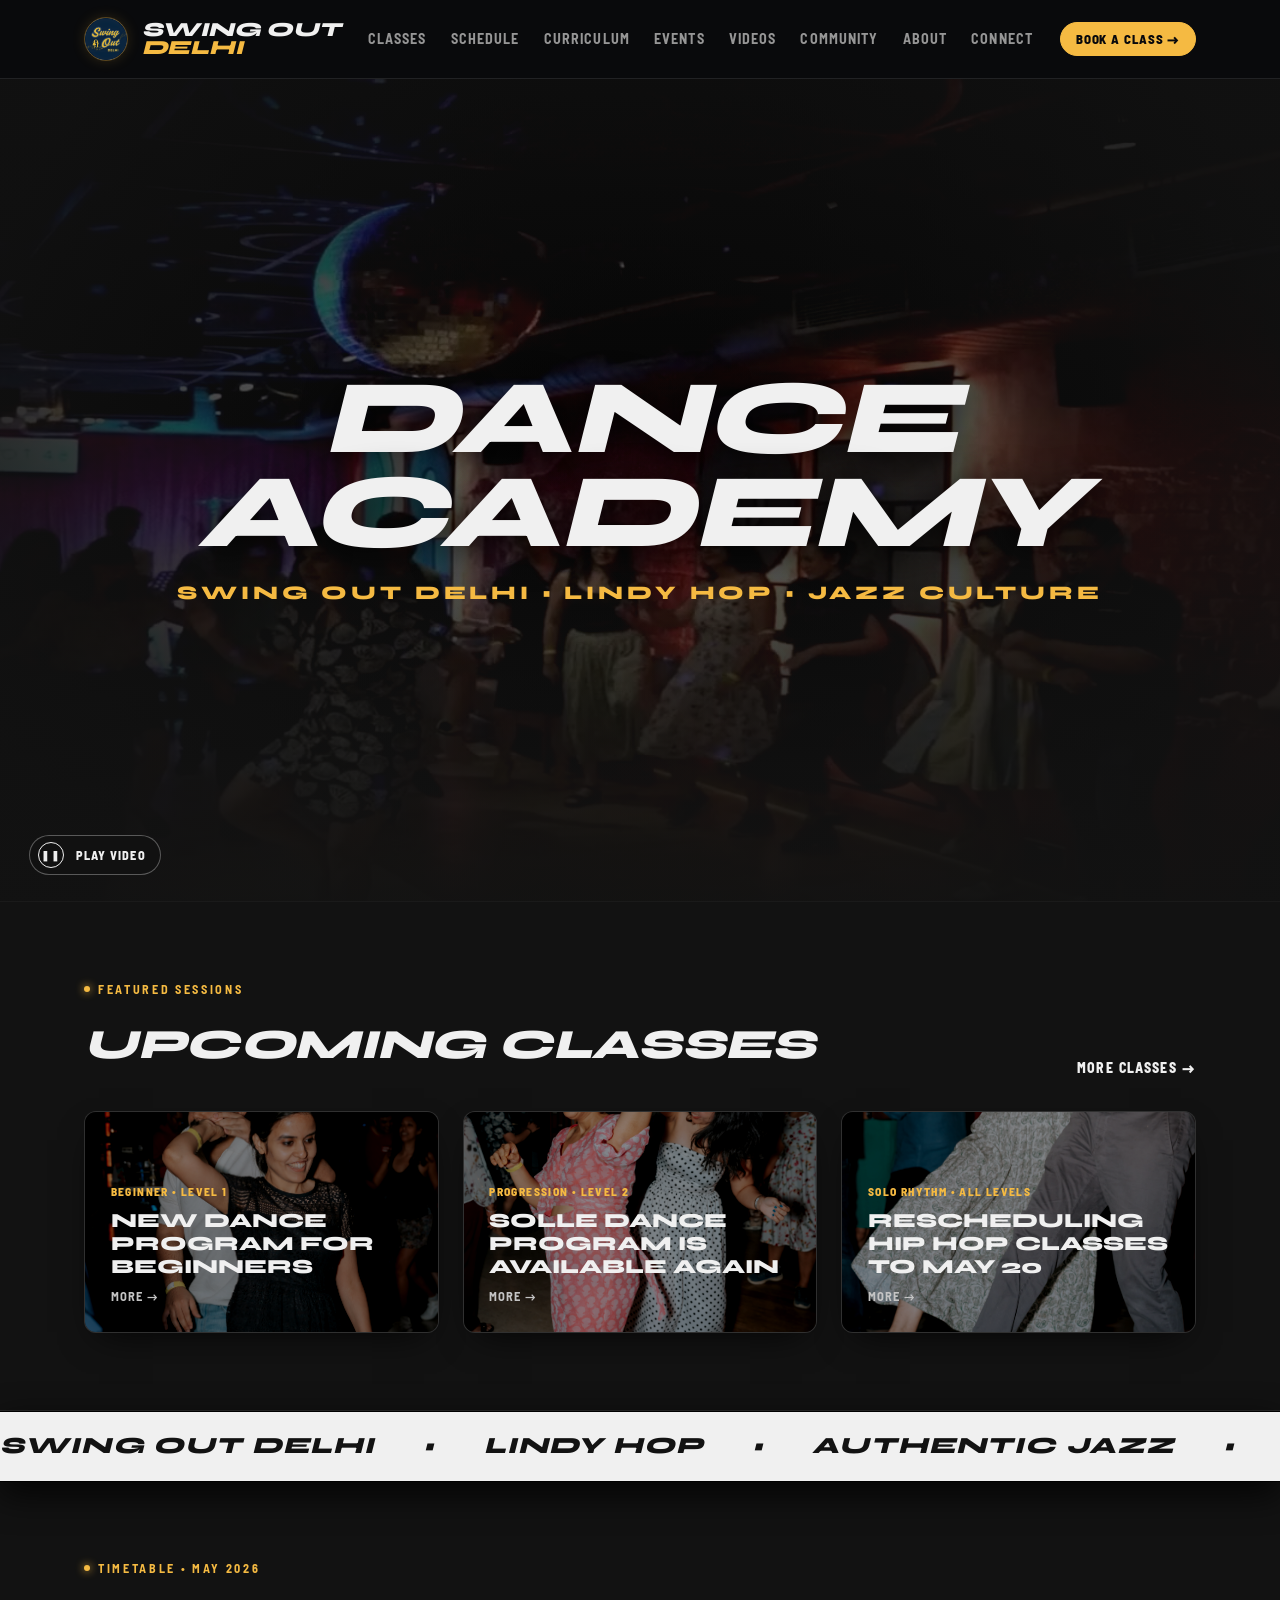
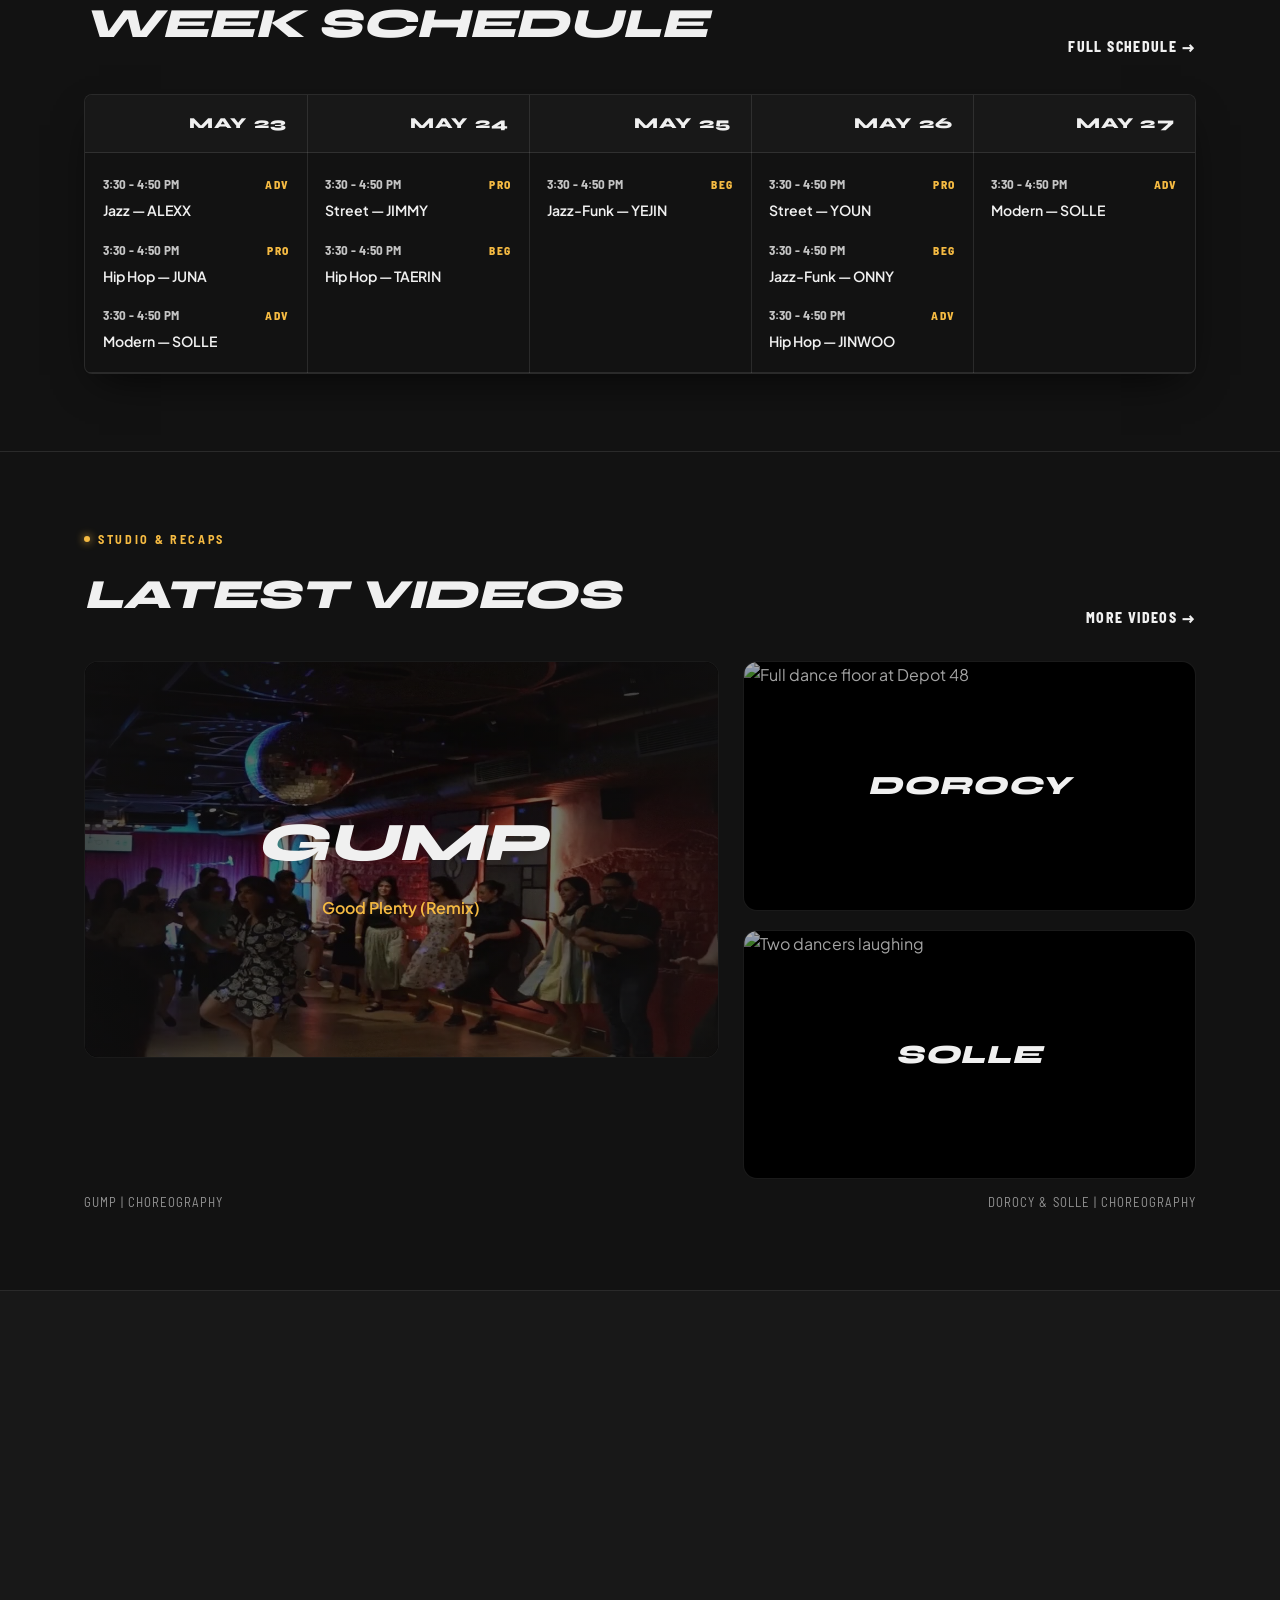
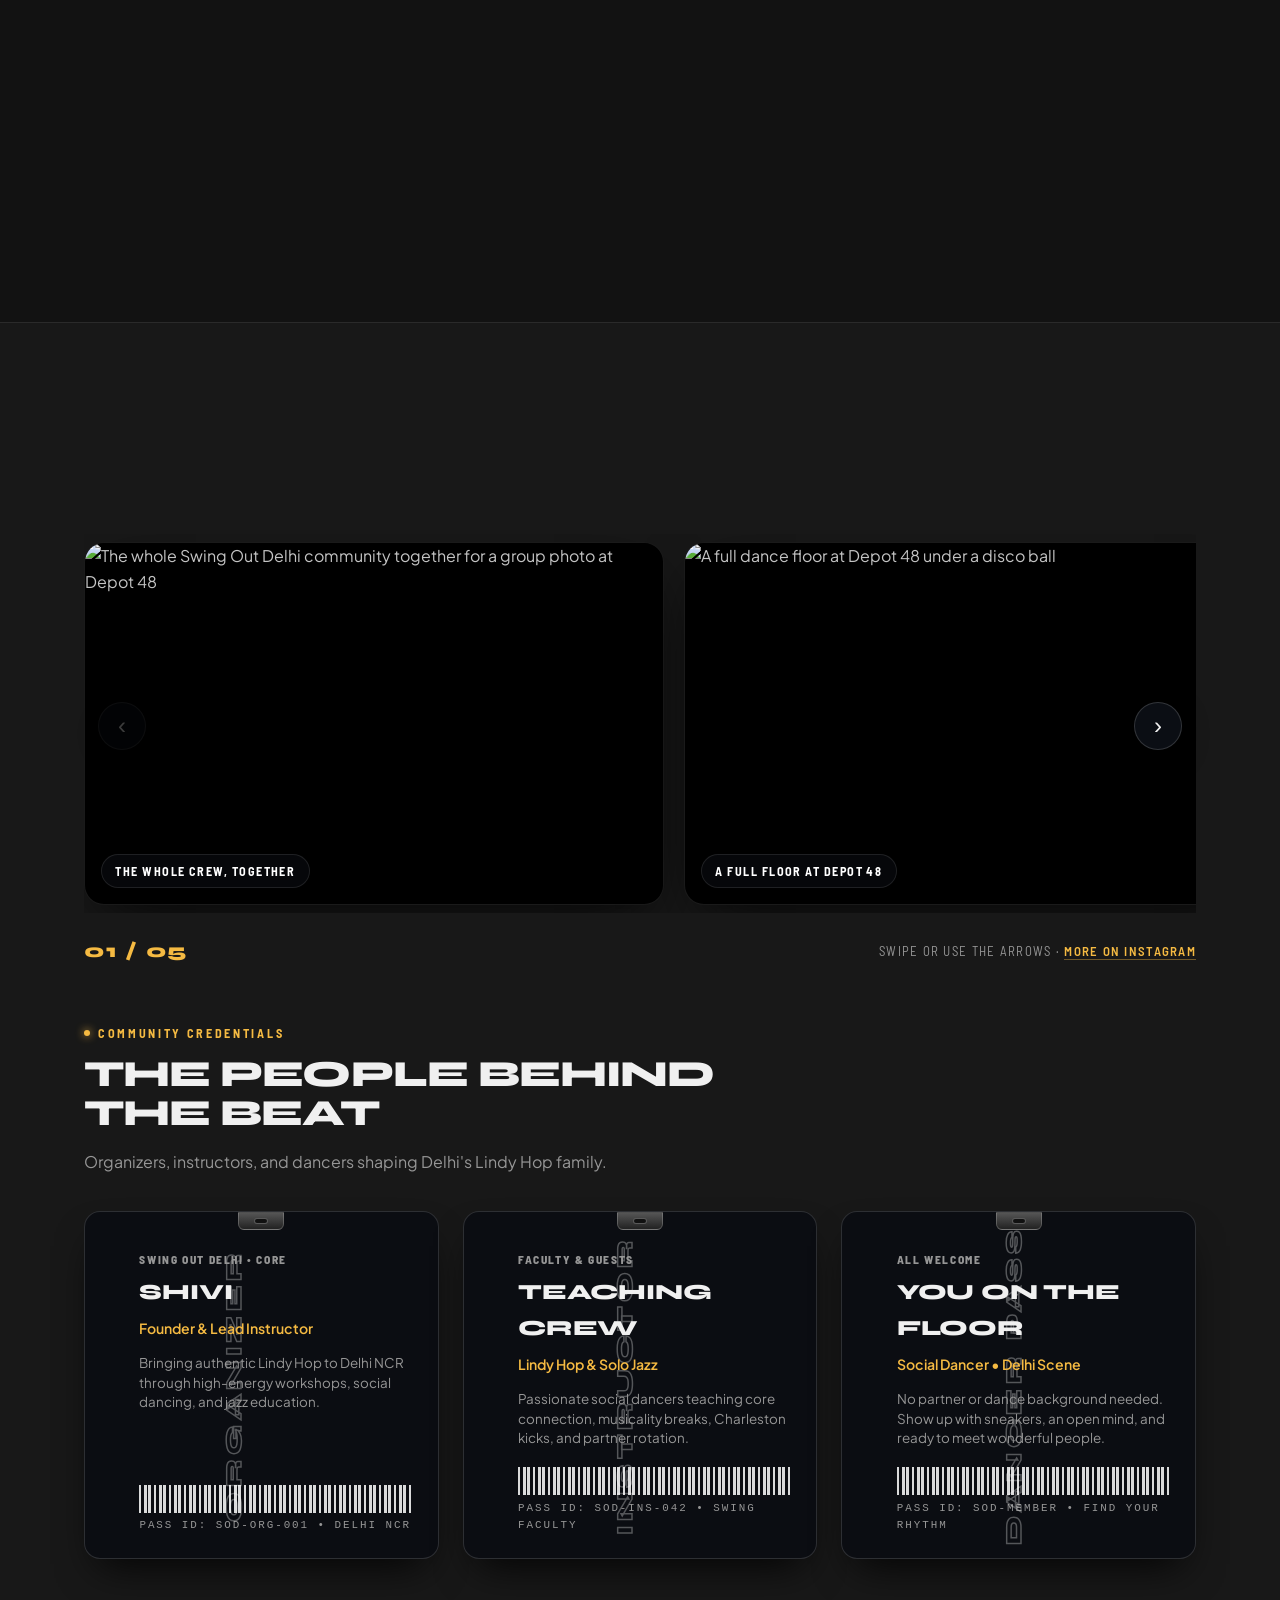
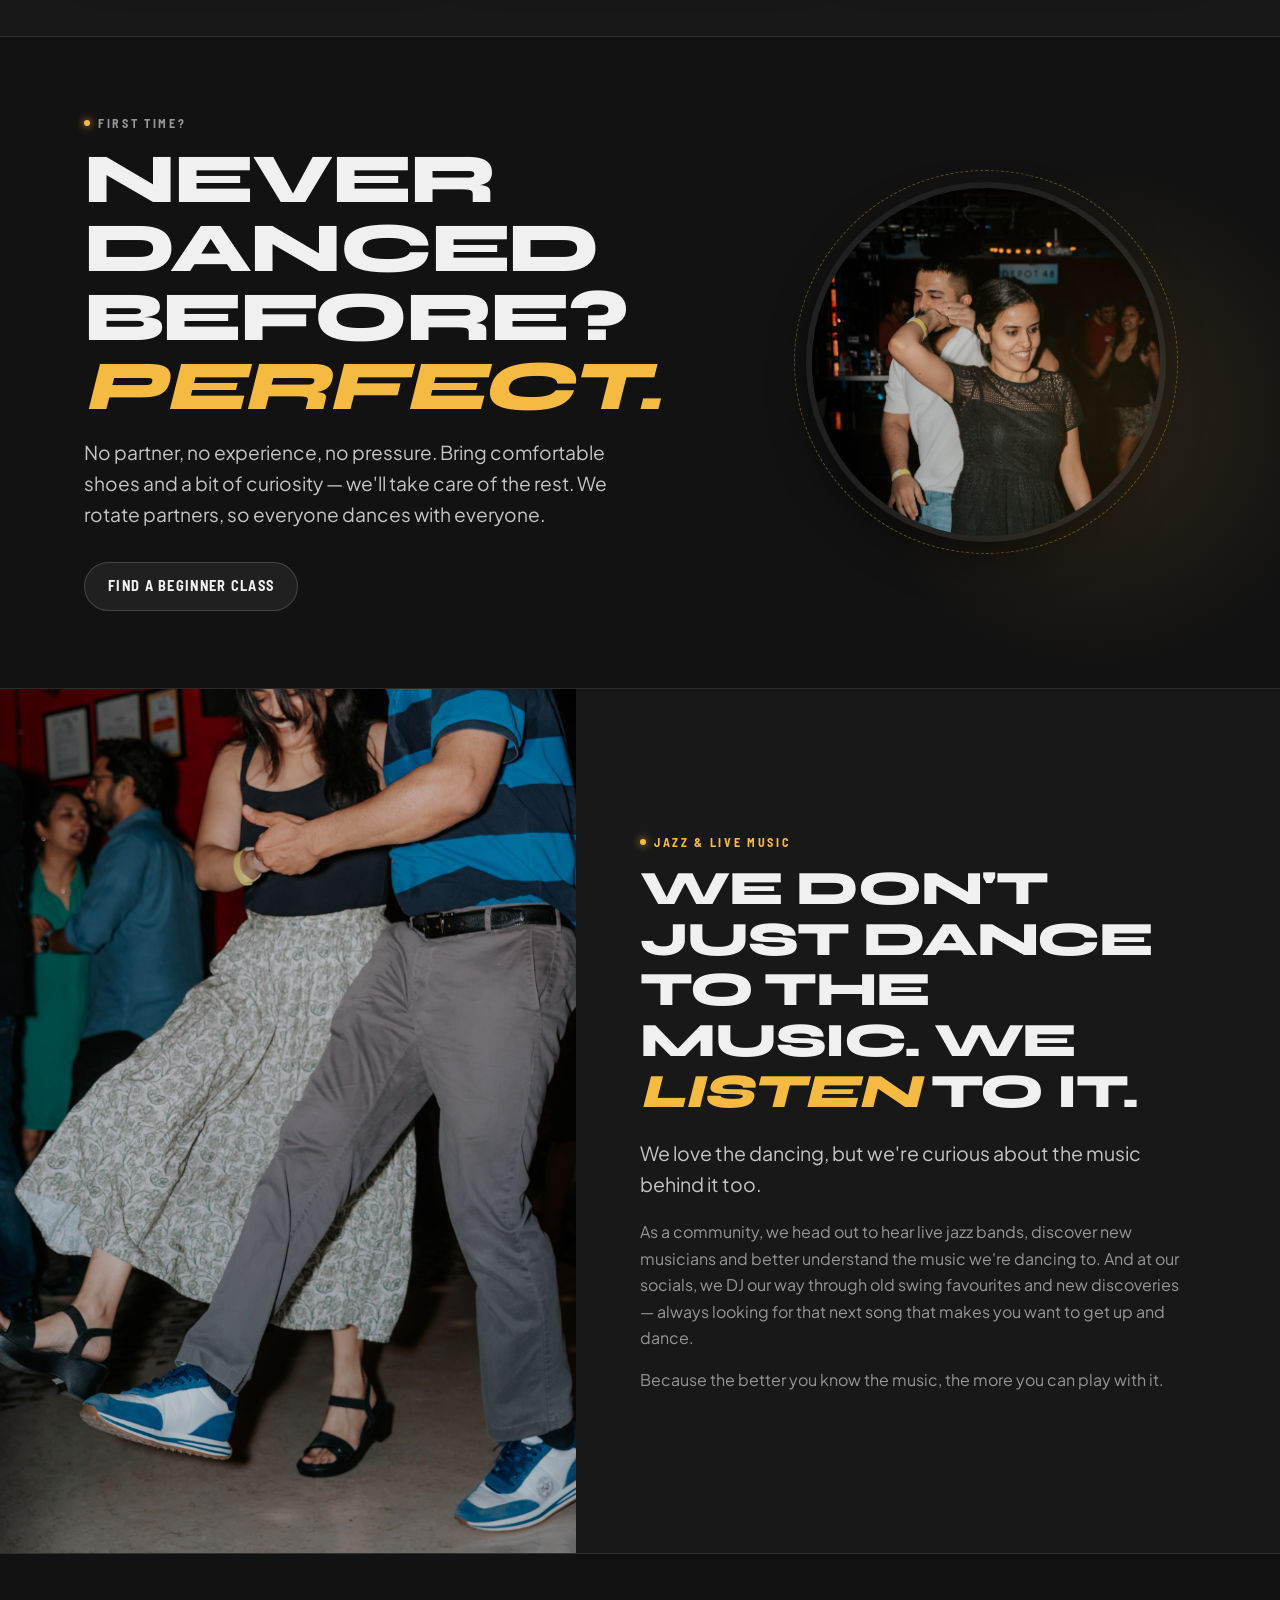
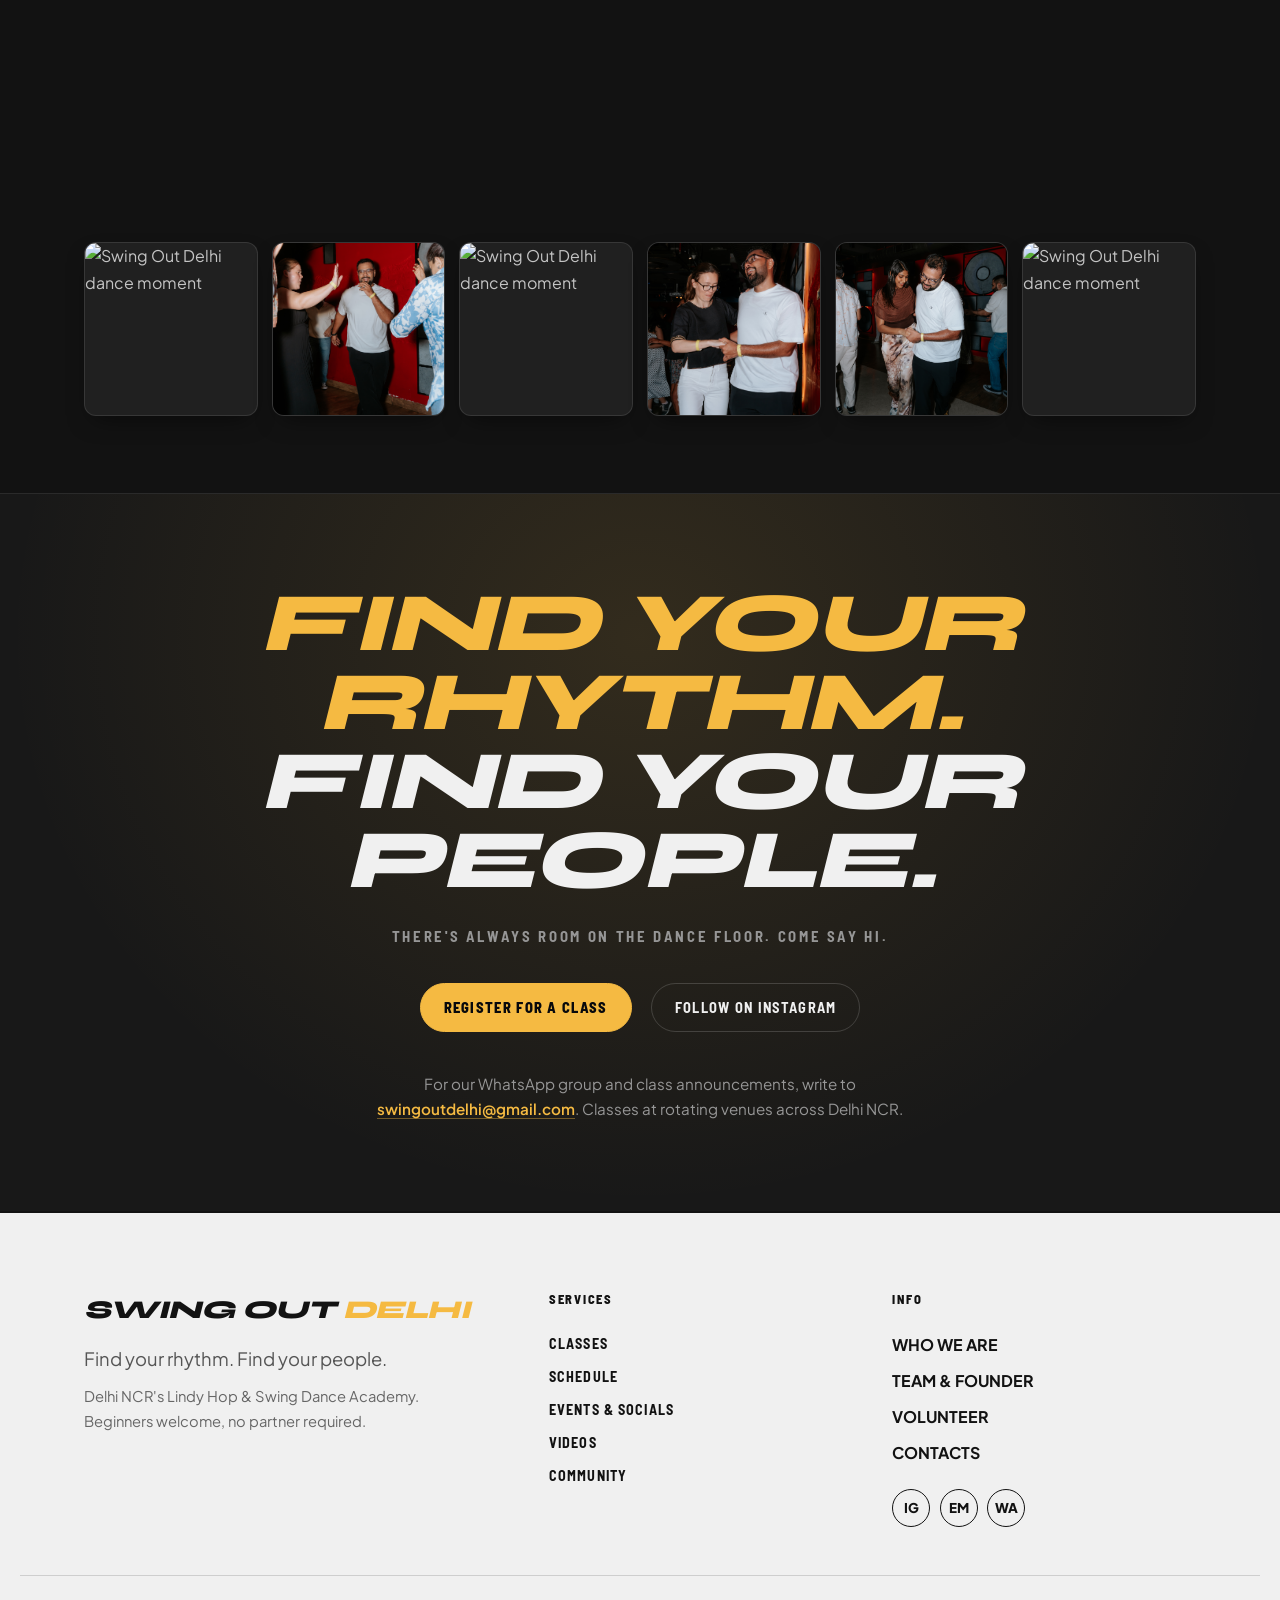
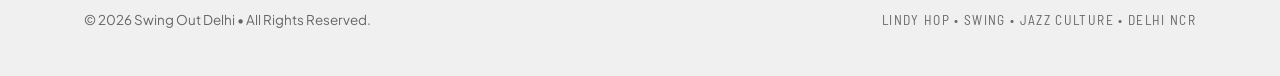
==== index.html @ 36d7103c "Configure GitHub Pages: move website to repository root and add GitHub Actions deployment workflow" ====
<!doctype html>
<html lang="en">
<head>
  <meta charset="utf-8" />
  <meta name="viewport" content="width=device-width, initial-scale=1" />
  <title>Swing Out Delhi — Find your rhythm. Find your people.</title>
  <meta name="description" content="Swing Out Delhi is a new Lindy Hop and swing dance scene in Delhi NCR — classes, socials and jazz, built by its community. Beginners welcome. No partner required." />

  <meta property="og:title" content="Swing Out Delhi — Lindy Hop &amp; Swing Dance in Delhi" />
  <meta property="og:description" content="Find your rhythm. Find your people. A new Delhi swing scene — classes, socials and jazz. Beginners welcome, no partner required." />
  <meta property="og:type" content="website" />
  <meta property="og:image" content="assets/img/g-07468.jpg" />

  <link rel="icon" href="assets/img/logo.png" />

  <link rel="preconnect" href="https://fonts.googleapis.com" />
  <link rel="preconnect" href="https://fonts.gstatic.com" crossorigin />
  <link href="https://fonts.googleapis.com/css2?family=Plus+Jakarta+Sans:wght@400;500;600;700&family=Syne:ital,wght@0,600;0,700;0,800;1,700;1,800&family=Kaushan+Script&family=Barlow:wght@400;500;600;700&family=Barlow+Semi+Condensed:wght@500;600;700&display=swap" rel="stylesheet" />

  <link rel="stylesheet" href="styles.css" />
  <noscript><style>.reveal{opacity:1;transform:none}</style></noscript>
</head>
<body>
  <a class="skip-link" href="#main">Skip to content</a>

  <!-- Header / Navigation Bar -->
  <header class="nav" id="nav">
    <div class="wrap nav__inner">
      <a class="brand" href="#top" aria-label="Swing Out Delhi home">
        <img src="assets/img/logo.png" alt="Swing Out Delhi" width="44" height="44" />
        <span class="brand-editorial">
          SWING OUT
          <span>DELHI</span>
        </span>
      </a>

      <nav class="nav__links" aria-label="Primary">
        <a href="#upcoming-classes">Classes</a>
        <a href="#week-schedule">Schedule</a>
        <a href="#whats-on">Curriculum</a>
        <a href="#upcoming-events">Events</a>
        <a href="#latest-videos">Videos</a>
        <a href="#community">Community</a>
        <a href="what-is-swing.html">About</a>
        <a href="connect.html">Connect</a>
      </nav>

      <button type="button" class="btn btn--gold btn--sm nav__cta" data-rsvp="general">Book a Class &rarr;</button>
    </div>
  </header>

  <!-- 1 · Hero Video Banner (Full Length, Edge-to-Edge, No Padding, No Margin) -->
  <section class="hero-banner" id="top">
    <div class="hero-banner__media">
      <video id="heroVideo" autoplay muted loop playsinline poster="assets/img/video-poster.jpg" preload="auto">
        <source src="assets/video/dance-hero.mp4" type="video/mp4" />
        <img src="assets/img/video-poster.jpg" alt="Swing Out Delhi dancers moving together at Depot 48" />
      </video>
      <div class="hero-banner__overlay"></div>

      <div class="hero-banner__center">
        <h1 class="hero-center-title">
          DANCE
          <span>ACADEMY</span>
        </h1>
        <p class="hero-center-sub">SWING OUT DELHI &bull; LINDY HOP &bull; JAZZ CULTURE</p>
      </div>

      <!-- Bottom Left Play Button -->
      <button type="button" class="hero-play-btn" id="heroVideoToggle" aria-label="Toggle background video" title="Toggle background video playback">
        <span class="hero-play-icon" id="heroVideoIcon">&#10074;&#10074;</span>
        <span id="heroVideoLabel">PLAY VIDEO</span>
      </button>
    </div>
  </section>

  <!-- 2 · Upcoming Classes Preview -->
  <section class="section-upcoming-classes" id="upcoming-classes">
    <div class="wrap">
      <div class="section-head-flex">
        <div>
          <p class="kicker kicker--gold">Featured Sessions</p>
          <h2 class="section-title-italic">UPCOMING CLASSES</h2>
        </div>
        <a class="link-arrow" href="#whats-on">More classes &rarr;</a>
      </div>

      <div class="class-cards-grid">
        <!-- Card 1 -->
        <a class="class-preview-card" href="#whats-on" data-rsvp="class" data-rsvp-name="Absolute Beginners">
          <img src="assets/img/smile-dance.jpg" alt="Beginners dance class" loading="lazy" />
          <div class="class-preview-card__content">
            <span class="class-preview-card__level">Beginner &bull; Level 1</span>
            <h3 class="class-preview-card__title">New Dance Program For Beginners</h3>
            <span class="class-preview-card__more">more &rarr;</span>
          </div>
        </a>

        <!-- Card 2 -->
        <a class="class-preview-card" href="#whats-on" data-rsvp="class" data-rsvp-name="Intermediate Swing">
          <img src="assets/img/two-spin.jpg" alt="Intermediate swing dancers" loading="lazy" />
          <div class="class-preview-card__content">
            <span class="class-preview-card__level">Progression &bull; Level 2</span>
            <h3 class="class-preview-card__title">Solle Dance Program Is Available Again</h3>
            <span class="class-preview-card__more">more &rarr;</span>
          </div>
        </a>

        <!-- Card 3 -->
        <a class="class-preview-card" href="#whats-on" data-rsvp="class" data-rsvp-name="Solo Jazz & Charleston">
          <img src="assets/img/feet-move.jpg" alt="Solo jazz footwork" loading="lazy" />
          <div class="class-preview-card__content">
            <span class="class-preview-card__level">Solo Rhythm &bull; All Levels</span>
            <h3 class="class-preview-card__title">Rescheduling Hip Hop Classes To May 20</h3>
            <span class="class-preview-card__more">more &rarr;</span>
          </div>
        </a>
      </div>
    </div>
  </section>

  <!-- Marquee Ticker Tape Ribbon -->
  <div class="ribbon-ticker" aria-hidden="true">
    <div class="ribbon-ticker__inner">
      <span>SWING OUT DELHI</span>
      <span>&bull;</span>
      <span>LINDY HOP</span>
      <span>&bull;</span>
      <span>AUTHENTIC JAZZ</span>
      <span>&bull;</span>
      <span>NO PARTNER REQUIRED</span>
      <span>&bull;</span>
      <span>WEEKLY SOCIALS</span>
      <span>&bull;</span>
      <span>SWING OUT DELHI</span>
      <span>&bull;</span>
      <span>LINDY HOP</span>
      <span>&bull;</span>
      <span>AUTHENTIC JAZZ</span>
      <span>&bull;</span>
      <span>NO PARTNER REQUIRED</span>
      <span>&bull;</span>
      <span>WEEKLY SOCIALS</span>
      <span>&bull;</span>
    </div>
  </div>

  <main id="main">
    <!-- 3 · WEEK SCHEDULE (Behance Screen 5: 5-Column Wireframe Timetable) -->
    <section class="schedule-section" id="week-schedule">
      <div class="wrap">
        <div class="section-head-flex">
          <div>
            <p class="kicker kicker--gold">Timetable &bull; May 2026</p>
            <h2 class="section-title-italic">WEEK SCHEDULE</h2>
          </div>
          <a class="link-arrow" href="#whats-on">Full schedule &rarr;</a>
        </div>

        <div class="schedule-table-wrap">
          <table class="schedule-table">
            <thead>
              <tr>
                <th>MAY 23</th>
                <th>MAY 24</th>
                <th>MAY 25</th>
                <th>MAY 26</th>
                <th>MAY 27</th>
              </tr>
            </thead>
            <tbody>
              <tr>
                <!-- MAY 23 -->
                <td>
                  <div class="sched-slot">
                    <div class="sched-slot__top">
                      <span>3:30 - 4:50 PM</span>
                      <span class="sched-slot__level">ADV</span>
                    </div>
                    <div class="sched-slot__title">Jazz &mdash; ALEXX</div>
                  </div>
                  <div class="sched-slot">
                    <div class="sched-slot__top">
                      <span>3:30 - 4:50 PM</span>
                      <span class="sched-slot__level">PRO</span>
                    </div>
                    <div class="sched-slot__title">Hip Hop &mdash; JUNA</div>
                  </div>
                  <div class="sched-slot">
                    <div class="sched-slot__top">
                      <span>3:30 - 4:50 PM</span>
                      <span class="sched-slot__level">ADV</span>
                    </div>
                    <div class="sched-slot__title">Modern &mdash; SOLLE</div>
                  </div>
                </td>

                <!-- MAY 24 -->
                <td>
                  <div class="sched-slot">
                    <div class="sched-slot__top">
                      <span>3:30 - 4:50 PM</span>
                      <span class="sched-slot__level">PRO</span>
                    </div>
                    <div class="sched-slot__title">Street &mdash; JIMMY</div>
                  </div>
                  <div class="sched-slot">
                    <div class="sched-slot__top">
                      <span>3:30 - 4:50 PM</span>
                      <span class="sched-slot__level">BEG</span>
                    </div>
                    <div class="sched-slot__title">Hip Hop &mdash; TAERIN</div>
                  </div>
                </td>

                <!-- MAY 25 -->
                <td>
                  <div class="sched-slot">
                    <div class="sched-slot__top">
                      <span>3:30 - 4:50 PM</span>
                      <span class="sched-slot__level">BEG</span>
                    </div>
                    <div class="sched-slot__title">Jazz-Funk &mdash; YEJIN</div>
                  </div>
                </td>

                <!-- MAY 26 -->
                <td>
                  <div class="sched-slot">
                    <div class="sched-slot__top">
                      <span>3:30 - 4:50 PM</span>
                      <span class="sched-slot__level">PRO</span>
                    </div>
                    <div class="sched-slot__title">Street &mdash; YOUN</div>
                  </div>
                  <div class="sched-slot">
                    <div class="sched-slot__top">
                      <span>3:30 - 4:50 PM</span>
                      <span class="sched-slot__level">BEG</span>
                    </div>
                    <div class="sched-slot__title">Jazz-Funk &mdash; ONNY</div>
                  </div>
                  <div class="sched-slot">
                    <div class="sched-slot__top">
                      <span>3:30 - 4:50 PM</span>
                      <span class="sched-slot__level">ADV</span>
                    </div>
                    <div class="sched-slot__title">Hip Hop &mdash; JINWOO</div>
                  </div>
                </td>

                <!-- MAY 27 -->
                <td>
                  <div class="sched-slot">
                    <div class="sched-slot__top">
                      <span>3:30 - 4:50 PM</span>
                      <span class="sched-slot__level">ADV</span>
                    </div>
                    <div class="sched-slot__title">Modern &mdash; SOLLE</div>
                  </div>
                </td>
              </tr>
            </tbody>
          </table>
        </div>
      </div>
    </section>

    <!-- 4 · LATEST VIDEOS (Behance Screen 5) -->
    <section class="video-section-wrap" id="latest-videos">
      <div class="wrap">
        <div class="section-head-flex">
          <div>
            <p class="kicker kicker--gold">Studio &amp; Recaps</p>
            <h2 class="section-title-italic">LATEST VIDEOS</h2>
          </div>
          <a class="link-arrow" href="https://www.instagram.com/swingoutdelhi/" target="_blank" rel="noopener">More videos &rarr;</a>
        </div>

        <div class="video-showcase">
          <!-- Large Left Tile -->
          <div class="video-featured">
            <video autoplay muted loop playsinline poster="assets/img/video-poster.jpg">
              <source src="assets/video/dance-hero.mp4" type="video/mp4" />
              <img src="assets/img/video-poster.jpg" alt="Depot 48 Friday Social" />
            </video>
            <div class="video-featured__overlay">
              <h3 class="video-featured__title">GUMP</h3>
              <p class="video-featured__sub">Good Plenty (Remix)</p>
            </div>
          </div>

          <!-- Stacked Right Tiles -->
          <div class="video-stacked">
            <a class="video-stacked__item" href="https://www.instagram.com/swingoutdelhi/" target="_blank" rel="noopener">
              <img src="assets/img/floor-wide.jpg" alt="Full dance floor at Depot 48" loading="lazy" />
              <span class="video-stacked__label">DOROCY</span>
            </a>
            <a class="video-stacked__item" href="https://www.instagram.com/swingoutdelhi/" target="_blank" rel="noopener">
              <img src="assets/img/two-laugh.jpg" alt="Two dancers laughing" loading="lazy" />
              <span class="video-stacked__label">SOLLE</span>
            </a>
          </div>
        </div>

        <div class="video-credits">
          <span>GUMP | CHOREOGRAPHY</span>
          <span>DOROCY &amp; SOLLE | CHOREOGRAPHY</span>
        </div>
      </div>
    </section>

    <!-- 2 · CLASSES & LEARNING -->
    <section class="whatson" id="whats-on">
      <div class="wrap whatson__inner">
        <header class="whatson__head reveal">
          <p class="kicker">Learn Lindy Hop</p>
          <h2 class="display-2">Classes &amp; Programs</h2>
          <p class="whatson__note">
            No partner required — we rotate partners continuously so everyone gets to dance and connect. Pick your level below and RSVP to secure your spot.
          </p>
        </header>

        <ol class="steps reveal">
          <li class="step"><span class="step__n">1</span><span class="step__t">Pick a class</span><span class="step__d">Beginner or Intermediate</span></li>
          <li class="step"><span class="step__n">2</span><span class="step__t">RSVP</span><span class="step__d">Save spot via quick form</span></li>
          <li class="step"><span class="step__n">3</span><span class="step__t">Come along</span><span class="step__d">No partner needed</span></li>
          <li class="step"><span class="step__n">4</span><span class="step__t">Dance</span><span class="step__d">That's the whole plan</span></li>
        </ol>

        <div class="events" id="events"><!-- populated from data.js --></div>
      </div>
    </section>

    <!-- 2.5 · UPCOMING EVENTS & SOCIALS -->
    <section class="upcoming" id="upcoming-events">
      <div class="wrap upcoming__inner">
        <header class="upcoming__head reveal">
          <p class="kicker kicker--navy">Socials &amp; Meetups</p>
          <h2 class="display-2">Upcoming Events</h2>
          <p class="upcoming__lead">
            From Friday socials under the disco ball to live jazz evenings and outdoor park jams. Come dance, listen, or just soak in the room.
          </p>
        </header>

        <div class="upcoming-grid" id="upcomingEventsList"><!-- populated from data.js --></div>
      </div>
    </section>

    <!-- 3 · COMMUNITY (intro + carousel) -->
    <section class="community" id="community">
      <div class="wrap">
        <div class="community__head reveal">
          <h2 class="display-2">Our Community</h2>
          <p class="community__lead">Some moments from the Swing Out Delhi dance floor.</p>
        </div>

        <!-- Photo carousel -->
        <div class="carousel" role="group" aria-roledescription="carousel" aria-label="Photos from Swing Out Delhi socials">
          <ul class="carousel__viewport" id="carouselViewport">
            <li class="carousel__slide"><figure><img src="assets/img/g-07468.jpg" alt="The whole Swing Out Delhi community together for a group photo at Depot 48" loading="lazy" /><figcaption>The whole crew, together</figcaption></figure></li>
            <li class="carousel__slide"><figure><img src="assets/img/floor-wide.jpg" alt="A full dance floor at Depot 48 under a disco ball" loading="lazy" /><figcaption>A full floor at Depot 48</figcaption></figure></li>
            <li class="carousel__slide"><figure><img src="assets/img/two-laugh.jpg" alt="Two friends laughing while dancing together" loading="lazy" /><figcaption>Dancing with friends</figcaption></figure></li>
            <li class="carousel__slide"><figure><img src="assets/img/two-spin.jpg" alt="Two dancers spinning, hands linked overhead" loading="lazy" /><figcaption>Spins and swing outs</figcaption></figure></li>
            <li class="carousel__slide"><figure><img src="assets/img/g-07485.jpg" alt="Partners dancing and smiling on the floor" loading="lazy" /><figcaption>On the floor</figcaption></figure></li>
          </ul>

          <button class="carousel__btn carousel__btn--prev" id="carPrev" type="button" aria-label="Previous photo">&#8249;</button>
          <button class="carousel__btn carousel__btn--next" id="carNext" type="button" aria-label="Next photo">&#8250;</button>

          <div class="carousel__foot">
            <p class="carousel__status" id="carStatus" aria-live="polite">01 / 05</p>
            <p class="carousel__hint">Swipe or use the arrows &middot; <a class="link" href="https://www.instagram.com/swingoutdelhi/" target="_blank" rel="noopener">more on Instagram</a></p>
          </div>
        </div>
      </div>

      <!-- Community Passes Showcase (Behance Module 852784229) -->
      <div class="wrap" style="margin-top: 3.5rem;">
        <div style="max-width: 44rem; margin-bottom: 1.5rem;" class="reveal">
          <p class="kicker kicker--gold">Community Credentials</p>
          <h3 class="display-2" style="font-size: clamp(1.5rem, 3.2vw, 2.3rem);">The People Behind the Beat</h3>
          <p style="color: var(--text-muted); margin: 0;">Organizers, instructors, and dancers shaping Delhi's Lindy Hop family.</p>
        </div>

        <div class="passes-grid reveal">
          <!-- Card 1: Organizer Pass -->
          <div class="lanyard-card">
            <div class="lanyard-clip"></div>
            <div class="lanyard-vertical">ORGANIZER</div>
            <div class="lanyard-content">
              <span class="lanyard-brand">SWING OUT DELHI &bull; CORE</span>
              <h4 class="lanyard-name">SHIVI</h4>
              <p class="lanyard-role">Founder &amp; Lead Instructor</p>
              <p class="lanyard-bio">Bringing authentic Lindy Hop to Delhi NCR through high-energy workshops, social dancing, and jazz education.</p>
            </div>
            <div class="barcode">
              <div class="barcode-lines"></div>
              <div class="barcode-text">PASS ID: SOD-ORG-001 &bull; DELHI NCR</div>
            </div>
          </div>

          <!-- Card 2: Instructor Pass -->
          <div class="lanyard-card">
            <div class="lanyard-clip"></div>
            <div class="lanyard-vertical">INSTRUCTOR</div>
            <div class="lanyard-content">
              <span class="lanyard-brand">FACULTY &amp; GUESTS</span>
              <h4 class="lanyard-name">TEACHING CREW</h4>
              <p class="lanyard-role">Lindy Hop &amp; Solo Jazz</p>
              <p class="lanyard-bio">Passionate social dancers teaching core connection, musicality breaks, Charleston kicks, and partner rotation.</p>
            </div>
            <div class="barcode">
              <div class="barcode-lines"></div>
              <div class="barcode-text">PASS ID: SOD-INS-042 &bull; SWING FACULTY</div>
            </div>
          </div>

          <!-- Card 3: Social Dancer Pass -->
          <div class="lanyard-card">
            <div class="lanyard-clip"></div>
            <div class="lanyard-vertical">DANCER PASS</div>
            <div class="lanyard-content">
              <span class="lanyard-brand">ALL WELCOME</span>
              <h4 class="lanyard-name">YOU ON THE FLOOR</h4>
              <p class="lanyard-role">Social Dancer &bull; Delhi Scene</p>
              <p class="lanyard-bio">No partner or dance background needed. Show up with sneakers, an open mind, and ready to meet wonderful people.</p>
            </div>
            <div class="barcode">
              <div class="barcode-lines"></div>
              <div class="barcode-text">PASS ID: SOD-MEMBER &bull; FIND YOUR RHYTHM</div>
            </div>
          </div>
        </div>
      </div>
    </section>

    <!-- 4 · BEGINNER INVITATION -->
    <section class="beginner" id="beginners">
      <div class="wrap beginner__inner">
        <div class="beginner__text reveal">
          <p class="kicker kicker--navy">First time?</p>
          <h2 class="display-1">Never danced<br />before? <em>Perfect.</em></h2>
          <p class="beginner__sub">
            No partner, no experience, no pressure. Bring comfortable shoes and a bit of curiosity —
            we'll take care of the rest. We rotate partners, so everyone dances with everyone.
          </p>
          <a class="btn btn--navy" href="#whats-on">Find a beginner class</a>
        </div>
        <div class="beginner__circle reveal">
          <img src="assets/img/smile-dance.jpg" alt="A dancer smiling mid-turn on the floor at Depot 48" loading="lazy" />
        </div>
      </div>
    </section>

    <!-- 5 · JAZZ & LIVE MUSIC -->
    <section class="jazz" id="jazz">
      <div class="jazz__media reveal">
        <img src="assets/img/feet-move.jpg" alt="Close-up of dancers' feet and a swishing skirt mid-step" loading="lazy" />
      </div>
      <div class="jazz__text reveal">
        <p class="kicker kicker--gold">Jazz &amp; live music</p>
        <h2 class="display-2 on-navy">We don't just dance to the music. We <em>listen</em> to it.</h2>
        <p class="lead lead--light">
          We love the dancing, but we're curious about the music behind it too.
        </p>
        <p class="on-navy-muted">
          As a community, we head out to hear live jazz bands, discover new musicians and better
          understand the music we're dancing to. And at our socials, we DJ our way through old
          swing favourites and new discoveries — always looking for that next song that makes you
          want to get up and dance.
        </p>
        <p class="on-navy-muted">
          Because the better you know the music, the more you can play with it.
        </p>
      </div>
    <!-- 5 · JAZZ & LIVE MUSIC (ends) -->
    </section>

        <!-- 6 · INSTAGRAM GRID -->
    <section class="ig-section" id="instagram">
      <div class="wrap ig-inner">
        <header class="ig-header reveal">
          <div class="ig-header__left">
            <p class="kicker kicker--gold">@swingoutdelhi</p>
            <h2 class="display-2">Life on the dance floor</h2>
            <p class="ig-header__sub">Follow our stories, class recaps, and spontaneous social dance moments on Instagram.</p>
          </div>
          <a class="btn btn--gold btn--sm" href="https://www.instagram.com/swingoutdelhi/" target="_blank" rel="noopener">Follow @swingoutdelhi &rarr;</a>
        </header>

        <div class="ig-grid" id="igGrid"><!-- populated from data.js --></div>
      </div>
    </section>

    <!-- 7 · FINAL CTA -->
    <section class="cta" id="contact">
      <div class="wrap cta__inner">
        <p class="cta__script script reveal">Find your rhythm.</p>
        <p class="cta__script script cta__script--2 reveal">Find your people.</p>
        <p class="cta__sub reveal">There's always room on the dance floor. Come say hi.</p>
        <div class="cta__buttons reveal">
          <button type="button" class="btn btn--gold" data-rsvp="general">Register for a Class</button>
          <a class="btn btn--ghost-light" href="https://www.instagram.com/swingoutdelhi/" target="_blank" rel="noopener">Follow on Instagram</a>
        </div>
        <p class="cta__connect reveal">
          For our WhatsApp group and class announcements, write to
          <a class="link link--gold" href="mailto:swingoutdelhi@gmail.com">swingoutdelhi@gmail.com</a>.
          Classes at rotating venues across Delhi NCR.
        </p>
      </div>
    </section>
  </main>

    <footer class="footer footer-clean">
    <div class="wrap footer__inner">
      <div class="footer__brand">
        <span class="brand__text">SWING OUT <em>DELHI</em></span>
        <p class="footer__tag">Find your rhythm. Find your people.</p>
        <p style="color: #666; font-size: 0.92rem; margin: 0.6rem 0 0; max-width: 32ch;">Delhi NCR's Lindy Hop &amp; Swing Dance Academy. Beginners welcome, no partner required.</p>
      </div>

      <nav class="footer__nav" aria-label="Services">
        <p class="footer__connect-title">SERVICES</p>
        <a href="#upcoming-classes">CLASSES</a>
        <a href="#week-schedule">SCHEDULE</a>
        <a href="#upcoming-events">EVENTS &amp; SOCIALS</a>
        <a href="#latest-videos">VIDEOS</a>
        <a href="#community">COMMUNITY</a>
      </nav>

      <div class="footer__connect">
        <p class="footer__connect-title">INFO</p>
        <a href="what-is-swing.html">WHO WE ARE</a>
        <a href="shivi.html">TEAM &amp; FOUNDER</a>
        <a href="volunteer.html">VOLUNTEER</a>
        <a href="connect.html">CONTACTS</a>
        <div style="margin-top: 0.8rem;">
          <a class="social-circle" href="https://www.instagram.com/swingoutdelhi/" target="_blank" rel="noopener" aria-label="Instagram">IG</a>
          <a class="social-circle" href="mailto:swingoutdelhi@gmail.com" aria-label="Email">EM</a>
          <a class="social-circle" href="mailto:swingoutdelhi@gmail.com?subject=WhatsApp%20Access" aria-label="WhatsApp">WA</a>
        </div>
      </div>
    </div>

    <div class="wrap footer__base">
      <p>&copy; <span id="year">2026</span> Swing Out Delhi &bull; All Rights Reserved.</p>
      <p class="footer__made">Lindy Hop &bull; Swing &bull; Jazz Culture &bull; Delhi NCR</p>
    </div>
  </footer>

  <!-- RSVP / Registration Modal -->
  <div class="modal-backdrop" id="rsvpModalBackdrop" role="dialog" aria-modal="true" aria-labelledby="modalTitle" aria-hidden="true">
    <div class="modal">
      <button type="button" class="modal__close" id="rsvpCloseBtn" aria-label="Close registration form">&times;</button>
      
      <!-- Form View -->
      <form class="rsvp-form" id="rsvpForm">
        <div class="modal__head">
          <p class="modal__kicker">RSVP &bull; Swing Out Delhi</p>
          <h3 class="modal__title" id="modalTitle">Save Your Spot on the Floor</h3>
          <p class="modal__sub">No partner required. Fill in your details below to register.</p>
        </div>

        <div class="form-group">
          <label class="form-label" for="rsvpSelect">Selecting Class or Event <em>*</em></label>
          <select class="form-control" id="rsvpSelect" required></select>
        </div>

        <div class="form-row">
          <div class="form-group">
            <label class="form-label" for="rsvpName">Full Name <em>*</em></label>
            <input type="text" class="form-control" id="rsvpName" placeholder="e.g. Rohan Sen" required />
          </div>
          <div class="form-group">
            <label class="form-label" for="rsvpPhone">WhatsApp / Phone <em>*</em></label>
            <input type="tel" class="form-control" id="rsvpPhone" placeholder="e.g. +91 98765 43210" required />
          </div>
        </div>

        <div class="form-group">
          <label class="form-label" for="rsvpEmail">Email Address <em>*</em></label>
          <input type="email" class="form-control" id="rsvpEmail" placeholder="you@example.com" required />
        </div>

        <div class="form-group">
          <label class="form-label">Dance Role Preference</label>
          <div class="role-grid">
            <div class="role-option">
              <input type="radio" name="danceRole" id="roleFollow" value="Follow" checked />
              <label for="roleFollow">Follow</label>
            </div>
            <div class="role-option">
              <input type="radio" name="danceRole" id="roleLead" value="Lead" />
              <label for="roleLead">Lead</label>
            </div>
            <div class="role-option">
              <input type="radio" name="danceRole" id="roleSwitch" value="Switch / Either" />
              <label for="roleSwitch">Either / Switch</label>
            </div>
          </div>
        </div>

        <div class="form-group">
          <label class="form-label">Attending Solo or with a Partner?</label>
          <div class="role-grid" style="grid-template-columns: 1fr 1fr;">
            <div class="role-option">
              <input type="radio" name="partnerStatus" id="partnerSolo" value="Solo (rotate with room)" checked />
              <label for="partnerSolo">Solo (We Rotate!)</label>
            </div>
            <div class="role-option">
              <input type="radio" name="partnerStatus" id="partnerTogether" value="With a Friend / Partner" />
              <label for="partnerTogether">With a Friend</label>
            </div>
          </div>
        </div>

        <div class="form-group">
          <label class="form-label" for="rsvpNotes">Questions or First-Timer Notes (Optional)</label>
          <input type="text" class="form-control" id="rsvpNotes" placeholder="Any questions or notes" />
        </div>

        <p class="form-error" id="rsvpError"></p>

        <button type="submit" class="btn btn--gold form-submit" id="rsvpSubmitBtn">Confirm Registration &rarr;</button>
        <p class="form-hint">We'll send venue directions and confirmation to your WhatsApp and email.</p>
      </form>

      <!-- Success View -->
      <div class="modal-success" id="rsvpSuccess">
        <div class="modal-success__icon">&#10003;</div>
        <h3>You're on the list!</h3>
        <p id="rsvpSuccessDetails">We've recorded your registration.</p>
        <p>Check your WhatsApp &amp; inbox for directions, schedule updates, and preparation tips. We can't wait to dance with you!</p>
        <button type="button" class="btn btn--navy" id="rsvpDoneBtn">Back to Website</button>
      </div>
    </div>
  </div>

  <script src="data.js"></script>
  <script src="script.js"></script>
</body>
</html>
---- styles.css ----
/* =========================================================
   Swing Out Delhi — Modern Dance Academy Theme
   Inspired by "Play The Urban" Dance Academy Concept
   Dark Luxury / Architectural Grid / Modern Kinetic Typography
   ========================================================= */

:root {
  /* Dark Modern Canvas */
  --bg-root:         #121212;
  --bg-surface:      #181818;
  --bg-surface-2:    #202020;
  --bg-card:         #181818;
  --bg-card-hover:   #222222;
  --bg-elevated:     #191E2B;
  
  /* Text & Contrast */
  --text-pure:       #F0F0F0;
  --text-main:       #C4C4C4;
  --text-muted:      #969696;
  --text-dim:        #5A6578;
  
  /* Accents & Studio Glow */
  --accent-gold:     #F5BA42;
  --accent-gold-2:   #E59828;
  --accent-amber:    #FFC857;
  --accent-glow:     rgba(245, 186, 66, 0.22);
  --accent-neon:     #E5FE40;
  
  /* Architectural Borders */
  --border:          rgba(255, 255, 255, 0.1);
  --border-light:    rgba(255, 255, 255, 0.16);
  --border-gold:     rgba(245, 186, 66, 0.35);
  --border-subtle:   rgba(255, 255, 255, 0.06);

  /* Legacy variables for backward compatibility across subpages */
  --navy:            #08090C;
  --navy-900:        #050608;
  --navy-800:        #0E1118;
  --mustard:         #F5BA42;
  --mustard-2:       #E59828;
  --cream:           #FFFFFF;
  --cream-2:         #141722;
  --ink:             #FFFFFF;
  --muted:           #8E98A8;

  /* Layout & Geometry */
  --maxw:            1240px;
  --pad:             clamp(20px, 5vw, 64px);
  --radius:          14px;
  --radius-lg:       20px;
  --shadow:          0 24px 60px -20px rgba(0, 0, 0, 0.85);
  --shadow-glow:     0 0 40px -10px rgba(245, 186, 66, 0.3);

  /* Typography System */
  --f-display:       "Syne", -apple-system, BlinkMacSystemFont, "Segoe UI", sans-serif;
  --f-body:          "Plus Jakarta Sans", system-ui, -apple-system, sans-serif;
  --f-cond:          "Barlow Semi Condensed", "Syne", sans-serif;
  --f-script:        "Kaushan Script", cursive;
}

*, *::before, *::after { box-sizing: border-box; }
html {
  scroll-behavior: smooth;
  overflow-x: hidden;
  width: 100%;
}

body {
  margin: 0;
  font-family: var(--f-body);
  color: var(--text-main);
  background: var(--bg-root);
  font-size: 16px;
  line-height: 1.65;
  -webkit-font-smoothing: antialiased;
  -moz-osx-font-smoothing: grayscale;
  overflow-x: hidden;
  width: 100%;
}

img { display: block; max-width: 100%; }
a { color: inherit; }

.wrap {
  width: 100%;
  max-width: var(--maxw);
  margin-inline: auto;
  padding-inline: var(--pad);
}

.skip-link {
  position: absolute;
  left: -999px;
  top: 0;
  background: var(--accent-gold);
  color: #000;
  padding: 10px 18px;
  z-index: 200;
  border-radius: 0 0 8px 0;
  font-weight: 700;
  text-decoration: none;
}
.skip-link:focus { left: 0; }

.sr-only {
  position: absolute;
  width: 1px;
  height: 1px;
  padding: 0;
  margin: -1px;
  overflow: hidden;
  clip: rect(0 0 0 0);
  white-space: nowrap;
  border: 0;
}

/* =========================================================
   Typography & Kickers
   ========================================================= */
.script { font-family: var(--f-script); font-weight: 400; }

.kicker {
  font-family: var(--f-cond);
  text-transform: uppercase;
  letter-spacing: 0.22em;
  font-size: 0.76rem;
  font-weight: 700;
  color: var(--accent-gold);
  margin: 0 0 0.75rem;
  display: flex;
  align-items: center;
  gap: 0.5rem;
}
.kicker::before {
  content: "";
  display: inline-block;
  width: 6px;
  height: 6px;
  border-radius: 50%;
  background: var(--accent-gold);
  box-shadow: 0 0 8px var(--accent-gold);
}
.kicker--gold { color: var(--accent-gold); }
.kicker--navy { color: var(--text-muted); }

/* Outlined Architectural Typography (Module 852784229) */
.text-outline {
  -webkit-text-stroke: 1.5px rgba(255, 255, 255, 0.4);
  color: transparent;
  text-transform: uppercase;
  font-weight: 800;
  letter-spacing: 0.08em;
}

/* Display Headings — Modern Kinetic Dance Studio */
.display-1 {
  font-family: var(--f-display);
  font-weight: 800;
  line-height: 0.98;
  letter-spacing: -0.03em;
  font-size: clamp(2.3rem, 5.8vw, 4.4rem);
  margin: 0 0 1rem;
  color: var(--text-pure);
  text-transform: uppercase;
}

.display-2 {
  font-family: var(--f-display);
  font-weight: 800;
  line-height: 1.06;
  letter-spacing: -0.025em;
  font-size: clamp(1.8rem, 4vw, 3rem);
  margin: 0 0 1rem;
  color: var(--text-pure);
  text-transform: uppercase;
}

.display-1 em, .display-2 em {
  font-style: italic;
  font-weight: 800;
  color: var(--accent-gold);
}

.on-navy { color: var(--text-pure); }
.on-navy em { color: var(--accent-gold); }
.on-navy-muted { color: var(--text-muted); }

.h2 {
  font-family: var(--f-display);
  font-weight: 700;
  font-size: clamp(1.9rem, 4.4vw, 2.8rem);
  line-height: 1.08;
  letter-spacing: -0.02em;
  margin: 0.1rem 0 1rem;
  color: var(--text-pure);
}
.h2--light { color: var(--text-pure); }

.lead {
  font-size: clamp(1.05rem, 1.6vw, 1.22rem);
  color: var(--text-muted);
  line-height: 1.6;
}
.lead--light { color: var(--text-main); }

/* =========================================================
   Buttons & Links
   ========================================================= */
.btn {
  display: inline-flex;
  align-items: center;
  justify-content: center;
  gap: 0.55em;
  font-family: var(--f-cond);
  font-weight: 700;
  text-transform: uppercase;
  letter-spacing: 0.09em;
  font-size: 0.9rem;
  text-decoration: none;
  cursor: pointer;
  padding: 0.82em 1.6em;
  border-radius: 100px;
  border: 1.5px solid transparent;
  transition: all 0.22s cubic-bezier(0.16, 1, 0.3, 1);
  white-space: nowrap;
}

.btn:hover {
  transform: translateY(-2px);
}

/* Primary Gold Glow Button */
.btn--gold {
  background: var(--accent-gold);
  color: #08090C;
  border-color: var(--accent-gold);
  font-weight: 800;
}
.btn--gold:hover {
  background: #FFCA58;
  border-color: #FFCA58;
  box-shadow: 0 8px 24px -6px rgba(245, 186, 66, 0.6);
}

.btn--glow {
  box-shadow: 0 0 24px -4px rgba(245, 186, 66, 0.4);
}

.btn--navy {
  background: var(--bg-surface-2);
  color: var(--text-pure);
  border-color: var(--border-light);
}
.btn--navy:hover {
  background: var(--bg-card-hover);
  border-color: var(--accent-gold);
  color: var(--accent-gold);
}

.btn--ghost {
  background: rgba(255, 255, 255, 0.05);
  color: var(--text-pure);
  border-color: var(--border-light);
  backdrop-filter: blur(8px);
}
.btn--ghost:hover {
  background: rgba(255, 255, 255, 0.12);
  border-color: var(--text-pure);
  color: var(--text-pure);
}

.btn--ghost-glass {
  background: rgba(14, 17, 24, 0.7);
  color: var(--text-pure);
  border-color: rgba(255, 255, 255, 0.18);
  backdrop-filter: blur(12px);
}
.btn--ghost-glass:hover {
  background: rgba(255, 255, 255, 0.1);
  border-color: var(--accent-gold);
  color: var(--accent-gold);
}

.btn--ghost-light {
  background: transparent;
  color: var(--text-pure);
  border-color: var(--border-light);
}
.btn--ghost-light:hover {
  background: var(--text-pure);
  color: #08090C;
}

.btn--sm {
  padding: 0.55em 1.15em;
  font-size: 0.8rem;
  letter-spacing: 0.07em;
}

.link {
  color: var(--accent-gold);
  text-decoration: none;
  border-bottom: 1.5px solid rgba(245, 186, 66, 0.4);
  font-weight: 600;
  transition: all 0.18s ease;
}
.link:hover {
  border-color: var(--accent-gold);
  color: #FFCA58;
}

.link--gold {
  color: var(--accent-gold);
  border-color: rgba(245, 186, 66, 0.4);
}
.link--gold:hover {
  border-color: var(--accent-gold);
}

/* =========================================================
   Navigation Bar (Frosted Glass Dark Luxe)
   ========================================================= */
.nav {
  position: sticky;
  top: 0;
  z-index: 100;
  background: rgba(8, 9, 12, 0.82);
  backdrop-filter: blur(20px);
  -webkit-backdrop-filter: blur(20px);
  border-bottom: 1px solid var(--border);
  transition: background 0.25s ease, border-color 0.25s ease, box-shadow 0.25s ease;
}

.nav.scrolled {
  background: rgba(8, 9, 12, 0.95);
  border-bottom-color: rgba(255, 255, 255, 0.14);
  box-shadow: 0 10px 30px -10px rgba(0, 0, 0, 0.8);
}

.nav__inner {
  display: flex;
  align-items: center;
  justify-content: space-between;
  gap: 1.2rem;
  height: 78px;
}

.brand {
  display: flex;
  align-items: center;
  gap: 0.85rem;
  text-decoration: none;
}

.brand img {
  border-radius: 50%;
  width: 44px;
  height: 44px;
  border: 1.5px solid var(--border-gold);
  box-shadow: 0 0 16px -4px rgba(245, 186, 66, 0.3);
  transition: transform 0.25s ease;
}
.brand:hover img {
  transform: scale(1.05);
}

.brand__text {
  font-family: var(--f-display);
  font-weight: 800;
  font-size: 1.32rem;
  color: var(--text-pure);
  letter-spacing: -0.02em;
  text-transform: uppercase;
}
.brand__text em {
  font-style: italic;
  color: var(--accent-gold);
}

.nav__links {
  display: flex;
  align-items: center;
  gap: 1.5rem;
}

.nav__links > a {
  text-decoration: none;
  color: var(--text-muted);
  font-family: var(--f-cond);
  text-transform: uppercase;
  letter-spacing: 0.08em;
  font-weight: 700;
  font-size: 0.88rem;
  position: relative;
  padding: 0.3rem 0;
  transition: color 0.18s ease;
}

.nav__links > a:hover {
  color: var(--text-pure);
}

.nav__links > a::after {
  content: "";
  position: absolute;
  left: 0;
  bottom: -2px;
  width: 0;
  height: 2px;
  background: var(--accent-gold);
  transition: width 0.22s ease;
}
.nav__links > a:hover::after { width: 100%; }

/* Dropdown */
.nav__dd { position: relative; }
.nav__ddbtn {
  background: transparent;
  border: none;
  color: var(--text-muted);
  font-family: var(--f-cond);
  text-transform: uppercase;
  letter-spacing: 0.08em;
  font-weight: 700;
  font-size: 0.88rem;
  cursor: pointer;
  padding: 0.3rem 0;
  display: flex;
  align-items: center;
  gap: 0.3rem;
  transition: color 0.18s ease;
}
.nav__ddbtn::after {
  content: "▾";
  font-size: 0.75rem;
}
.nav__ddbtn:hover { color: var(--text-pure); }

.nav__ddmenu {
  position: absolute;
  top: calc(100% + 0.8rem);
  left: 50%;
  transform: translateX(-50%) translateY(8px);
  background: var(--bg-surface-2);
  border: 1px solid var(--border-light);
  border-radius: 12px;
  padding: 0.6rem;
  display: grid;
  gap: 0.2rem;
  min-width: 180px;
  box-shadow: var(--shadow);
  opacity: 0;
  visibility: hidden;
  transition: all 0.2s cubic-bezier(0.16, 1, 0.3, 1);
}
.nav__ddmenu.open {
  opacity: 1;
  visibility: visible;
  transform: translateX(-50%) translateY(0);
}

.nav__ddmenu a {
  text-decoration: none;
  color: var(--text-main);
  padding: 0.55rem 0.9rem;
  border-radius: 8px;
  font-size: 0.88rem;
  font-weight: 600;
  transition: background 0.15s ease, color 0.15s ease;
}
.nav__ddmenu a:hover {
  background: rgba(245, 186, 66, 0.15);
  color: var(--accent-gold);
}

.nav__toggle {
  display: none;
  flex-direction: column;
  justify-content: center;
  gap: 5px;
  width: 44px;
  height: 44px;
  background: transparent;
  border: 1px solid var(--border);
  border-radius: 8px;
  cursor: pointer;
  padding: 10px;
}
.nav__toggle span {
  display: block;
  height: 2px;
  background: var(--text-pure);
  transition: all 0.2s ease;
}

.mobile-menu {
  background: var(--bg-surface);
  border-bottom: 1px solid var(--border);
  padding: 1.5rem var(--pad) 2rem;
  display: grid;
  gap: 0.75rem;
}
.mobile-menu a {
  text-decoration: none;
  color: var(--text-main);
  font-family: var(--f-cond);
  text-transform: uppercase;
  letter-spacing: 0.08em;
  font-weight: 700;
  font-size: 1.05rem;
  padding: 0.4rem 0;
}
.mobile-menu a:hover { color: var(--accent-gold); }
.mobile-menu__group {
  font-size: 0.72rem;
  letter-spacing: 0.16em;
  text-transform: uppercase;
  color: var(--text-muted);
  margin: 0.8rem 0 0.2rem;
  font-weight: 700;
}

/* =========================================================
   1 · Hero Section (Play The Urban Dance Academy Look)
   ========================================================= */
.hero {
  position: relative;
  min-height: min(92vh, 880px);
  display: flex;
  align-items: center;
  overflow: hidden;
  border-bottom: 1px solid var(--border);
}

.hero__media {
  position: absolute;
  inset: 0;
  z-index: 1;
  overflow: hidden;
  background: #000;
}

.hero__video {
  width: 100%;
  height: 100%;
  object-fit: cover;
  object-position: center 30%;
  filter: brightness(0.78) contrast(1.08) saturate(0.95);
  transform: scale(1.02);
  transition: transform 10s ease;
}

.hero__overlay {
  position: absolute;
  inset: 0;
  z-index: 2;
  background:
    linear-gradient(180deg, rgba(8, 9, 12, 0.45) 0%, rgba(8, 9, 12, 0.6) 45%, rgba(8, 9, 12, 0.96) 95%),
    radial-gradient(ellipse at 80% 20%, rgba(245, 186, 66, 0.15), transparent 60%);
  pointer-events: none;
}

.hero__inner {
  position: relative;
  z-index: 3;
  padding-block: clamp(3rem, 8vw, 6rem);
}

.hero__content {
  max-width: 52rem;
}

.hero__pill {
  display: inline-flex;
  align-items: center;
  gap: 0.6rem;
  padding: 0.42em 1.05em;
  border-radius: 100px;
  background: rgba(14, 17, 24, 0.85);
  border: 1px solid var(--border-light);
  color: var(--text-main);
  font-family: var(--f-cond);
  text-transform: uppercase;
  letter-spacing: 0.14em;
  font-size: 0.74rem;
  font-weight: 700;
  margin-bottom: 1.5rem;
  backdrop-filter: blur(12px);
}

.hero__pill-dot {
  width: 7px;
  height: 7px;
  border-radius: 50%;
  background: var(--accent-neon);
  box-shadow: 0 0 10px var(--accent-neon);
  animation: pulseNeon 2s infinite ease-in-out;
}

@keyframes pulseNeon {
  0%, 100% { opacity: 1; transform: scale(1); }
  50% { opacity: 0.4; transform: scale(0.85); }
}

/* Bold Italic Kinetic Headline */
.hero__title {
  font-family: var(--f-display);
  font-weight: 800;
  font-style: italic;
  text-transform: uppercase;
  font-size: clamp(3.2rem, 8.6vw, 6.8rem);
  line-height: 0.92;
  letter-spacing: -0.035em;
  margin: 0 0 1.2rem;
  color: var(--text-pure);
}

.hero__title-line {
  display: block;
}

.hero__title-accent {
  color: var(--accent-gold);
  text-shadow: 0 0 35px rgba(245, 186, 66, 0.45);
}

.hero__tagline {
  font-size: clamp(1.4rem, 3.2vw, 2.3rem);
  color: var(--accent-gold);
  margin: 0 0 1.1rem;
  line-height: 1.2;
}

.hero__sub {
  font-size: clamp(1.05rem, 1.7vw, 1.25rem);
  color: var(--text-main);
  max-width: 44ch;
  margin: 0 0 2rem;
  line-height: 1.6;
}

.hero__cta {
  display: flex;
  gap: 1rem;
  flex-wrap: wrap;
  margin-bottom: 2.2rem;
}

.hero__perks {
  display: flex;
  gap: 0.8rem 1.6rem;
  flex-wrap: wrap;
}

.hero__perk {
  font-family: var(--f-cond);
  text-transform: uppercase;
  letter-spacing: 0.1em;
  font-size: 0.78rem;
  font-weight: 700;
  color: var(--text-muted);
  display: flex;
  align-items: center;
  gap: 0.45rem;
}
.hero__perk::before {
  content: "—";
  color: var(--accent-gold);
}

/* Floating Video Playback Controller */
.hero__video-bar {
  position: absolute;
  bottom: 1.8rem;
  right: var(--pad);
  z-index: 4;
}

.hero__video-btn {
  display: inline-flex;
  align-items: center;
  gap: 0.65rem;
  background: rgba(14, 17, 24, 0.8);
  border: 1px solid var(--border-light);
  color: var(--text-pure);
  padding: 0.55em 1.1em;
  border-radius: 100px;
  cursor: pointer;
  backdrop-filter: blur(12px);
  font-family: var(--f-cond);
  text-transform: uppercase;
  letter-spacing: 0.1em;
  font-size: 0.76rem;
  font-weight: 700;
  transition: all 0.2s ease;
}

.hero__video-btn:hover {
  background: rgba(245, 186, 66, 0.2);
  border-color: var(--accent-gold);
  color: var(--accent-gold);
}

.hero__video-icon {
  font-size: 0.75rem;
  color: var(--accent-gold);
}

/* =========================================================
   2 · Classes & Schedule (Behance Frame 02 Layout)
   ========================================================= */
.whatson {
  background: var(--bg-surface);
  padding: clamp(3.5rem, 6vw, 5.2rem) 0;
  position: relative;
  border-bottom: 1px solid var(--border);
}

.whatson__inner {
  display: grid;
  gap: 2.8rem;
}

.whatson__head {
  max-width: 48rem;
}

.whatson__note {
  font-size: 1.05rem;
  color: var(--text-muted);
  margin: 0.6rem 0 0;
}

/* Steps Indicator (01, 02, 03, 04) */
.steps {
  list-style: none;
  margin: 0;
  padding: 0;
  display: grid;
  grid-template-columns: repeat(4, 1fr);
  gap: 1.2rem;
  border-top: 1px solid var(--border);
  border-bottom: 1px solid var(--border);
  padding-block: 1.6rem;
}

.step {
  display: grid;
  gap: 0.25rem;
  padding-left: 0.5rem;
}

.step__n {
  font-family: var(--f-display);
  font-weight: 800;
  font-size: 1.8rem;
  color: var(--accent-gold);
  line-height: 1;
}

.step__t {
  font-family: var(--f-display);
  font-weight: 700;
  font-size: 1rem;
  text-transform: uppercase;
  letter-spacing: 0.02em;
  color: var(--text-pure);
}

.step__d {
  font-size: 0.84rem;
  color: var(--text-muted);
}

/* Architectural Class Grid */
.events {
  display: grid;
  gap: 1.2rem;
}

/* Class Card (Behance Timetable Row / Modern Card) */
.event {
  background: var(--bg-card);
  border: 1px solid var(--border);
  border-radius: var(--radius);
  padding: clamp(1.6rem, 3.5vw, 2.2rem);
  display: grid;
  gap: 1.2rem;
  transition: all 0.25s cubic-bezier(0.16, 1, 0.3, 1);
  position: relative;
  overflow: hidden;
}

.event::before {
  content: "";
  position: absolute;
  top: 0;
  left: 0;
  width: 4px;
  height: 100%;
  background: var(--border);
  transition: background 0.25s ease;
}

.event:hover {
  background: var(--bg-card-hover);
  border-color: var(--border-gold);
  transform: translateY(-2px);
  box-shadow: 0 16px 40px -15px rgba(0, 0, 0, 0.7);
}

.event:hover::before {
  background: var(--accent-gold);
}

.event__top {
  display: flex;
  align-items: baseline;
  justify-content: space-between;
  gap: 1rem;
  flex-wrap: wrap;
  border-bottom: 1px solid var(--border-subtle);
  padding-bottom: 0.85rem;
}

.event__name {
  font-family: var(--f-display);
  font-weight: 800;
  font-size: clamp(1.35rem, 2.5vw, 1.85rem);
  text-transform: uppercase;
  letter-spacing: -0.02em;
  margin: 0;
  color: var(--text-pure);
}

.event__tags {
  display: flex;
  gap: 0.5rem;
  align-items: center;
  flex-wrap: wrap;
}

/* Level Badges (BEG, INT, PRO, ALL LEVELS) */
.event__level {
  font-family: var(--f-cond);
  text-transform: uppercase;
  letter-spacing: 0.1em;
  font-size: 0.72rem;
  font-weight: 800;
  padding: 0.32em 0.85em;
  border-radius: 100px;
  background: rgba(245, 186, 66, 0.15);
  color: var(--accent-gold);
  border: 1px solid var(--border-gold);
}

.event__tag {
  font-family: var(--f-cond);
  text-transform: uppercase;
  letter-spacing: 0.1em;
  font-size: 0.72rem;
  font-weight: 700;
  padding: 0.32em 0.8em;
  border-radius: 100px;
  background: rgba(255, 255, 255, 0.05);
  color: var(--text-muted);
  border: 1px solid var(--border);
}

.event__blurb {
  font-size: 0.98rem;
  color: var(--text-main);
  margin: 0;
  line-height: 1.55;
  max-width: 65ch;
}

.event__highlights {
  list-style: none;
  margin: 0;
  padding: 0;
  display: grid;
  grid-template-columns: repeat(auto-fit, minmax(220px, 1fr));
  gap: 0.5rem 1.5rem;
  font-size: 0.88rem;
  color: var(--text-muted);
}

.event__highlights li {
  position: relative;
  padding-left: 1.2rem;
}
.event__highlights li::before {
  content: "✦";
  position: absolute;
  left: 0;
  color: var(--accent-gold);
  font-size: 0.8rem;
}

.event__meta {
  display: grid;
  grid-template-columns: repeat(auto-fit, minmax(180px, 1fr));
  gap: 1rem;
  margin: 0;
  padding-top: 1rem;
  border-top: 1px solid var(--border-subtle);
  font-size: 0.88rem;
}

.event__meta dt {
  font-family: var(--f-cond);
  text-transform: uppercase;
  letter-spacing: 0.12em;
  font-size: 0.72rem;
  color: var(--text-muted);
  font-weight: 700;
  margin-bottom: 0.2rem;
}

.event__meta dd {
  margin: 0;
  color: var(--text-pure);
  font-weight: 600;
}

.event__footer {
  display: flex;
  align-items: center;
  justify-content: space-between;
  gap: 1.5rem;
  padding-top: 0.8rem;
  border-top: 1px solid var(--border-subtle);
  flex-wrap: wrap;
}

.event__price {
  font-family: var(--f-display);
  font-weight: 700;
  font-size: 1.1rem;
  color: var(--accent-gold);
}

/* =========================================================
   Module 852784229 Feature: Lanyard Passes Showcase
   ========================================================= */
.passes-grid {
  display: grid;
  grid-template-columns: repeat(3, 1fr);
  gap: 1.5rem;
  margin-top: 2.2rem;
}

.lanyard-card {
  position: relative;
  background: #0B0D12;
  border: 1px solid rgba(255, 255, 255, 0.14);
  border-radius: 16px;
  padding: 2.4rem 1.6rem 1.4rem 3.4rem;
  display: flex;
  flex-direction: column;
  justify-content: space-between;
  min-height: 300px;
  overflow: hidden;
  box-shadow: 0 20px 40px -15px rgba(0, 0, 0, 0.9);
  transition: all 0.25s cubic-bezier(0.16, 1, 0.3, 1);
}
.lanyard-card:hover {
  transform: translateY(-4px);
  border-color: var(--accent-gold);
  box-shadow: 0 24px 50px -15px rgba(0, 0, 0, 0.95), 0 0 25px -8px rgba(245, 186, 66, 0.25);
}

.lanyard-content {
  display: flex;
  flex-direction: column;
  gap: 0.4rem;
  z-index: 2;
}

.lanyard-brand {
  font-family: var(--f-cond);
  text-transform: uppercase;
  font-size: 0.72rem;
  font-weight: 800;
  letter-spacing: 0.14em;
  color: var(--text-muted);
}

.lanyard-name {
  font-family: var(--f-display);
  font-weight: 800;
  font-size: 1.35rem;
  text-transform: uppercase;
  color: var(--text-pure);
  margin: 0;
  letter-spacing: -0.01em;
}

.lanyard-role {
  font-size: 0.88rem;
  color: var(--accent-gold);
  font-weight: 600;
  margin: 0;
}

.lanyard-bio {
  font-size: 0.84rem;
  color: var(--text-muted);
  line-height: 1.45;
  margin: 0.4rem 0 0;
}

/* Lanyard Clip Top Hardware */
.lanyard-clip {
  position: absolute;
  top: 0;
  left: 50%;
  transform: translateX(-50%);
  width: 46px;
  height: 18px;
  background: linear-gradient(180deg, #555 0%, #222 100%);
  border-radius: 0 0 6px 6px;
  border: 1px solid rgba(255, 255, 255, 0.2);
  display: flex;
  align-items: center;
  justify-content: center;
}
.lanyard-clip::after {
  content: "";
  width: 14px;
  height: 6px;
  border-radius: 3px;
  background: #111;
  border: 1px solid rgba(255, 255, 255, 0.3);
}

/* Rotated Outline Text on Left Edge (INSTRUCTOR, ORGANIZER) */
.lanyard-vertical {
  position: absolute;
  left: 0.8rem;
  top: 50%;
  transform: translateY(-50%) rotate(-90deg);
  transform-origin: center center;
  -webkit-text-stroke: 1.5px rgba(255, 255, 255, 0.3);
  color: transparent;
  font-family: var(--f-display);
  font-weight: 900;
  font-size: 1.4rem;
  letter-spacing: 0.2em;
  white-space: nowrap;
  pointer-events: none;
}

/* Barcode Graphic */
.barcode {
  display: flex;
  flex-direction: column;
  gap: 0.3rem;
  margin-top: 1.2rem;
}
.barcode-lines {
  height: 28px;
  background-image: repeating-linear-gradient(
    90deg,
    #FFFFFF,
    #FFFFFF 2px,
    transparent 2px,
    transparent 5px,
    #FFFFFF 5px,
    #FFFFFF 8px,
    transparent 8px,
    transparent 9px,
    #FFFFFF 9px,
    #FFFFFF 12px,
    transparent 12px,
    transparent 15px
  );
  opacity: 0.85;
}
.barcode-text {
  font-family: monospace;
  font-size: 0.68rem;
  letter-spacing: 0.18em;
  color: var(--text-muted);
  text-transform: uppercase;
}

/* =========================================================
   2.5 · Upcoming Events & Socials (Architectural Tickets)
   ========================================================= */
.upcoming {
  background: var(--bg-root);
  padding: clamp(3.5rem, 6vw, 5.2rem) 0;
  border-bottom: 1px solid var(--border);
}

.upcoming__inner {
  display: grid;
  gap: 2.8rem;
}

.upcoming__head {
  max-width: 48rem;
}

.upcoming__lead {
  font-size: 1.05rem;
  color: var(--text-muted);
  margin: 0.6rem 0 0;
}

.upcoming-grid {
  display: grid;
  gap: 1.5rem;
}

.event-ticket {
  background: var(--bg-card);
  border: 1px solid var(--border);
  border-radius: var(--radius);
  display: grid;
  grid-template-columns: 140px 1fr;
  overflow: hidden;
  transition: all 0.25s cubic-bezier(0.16, 1, 0.3, 1);
}

.event-ticket:hover {
  background: var(--bg-card-hover);
  border-color: var(--border-gold);
  transform: translateY(-2px);
  box-shadow: 0 16px 40px -15px rgba(0, 0, 0, 0.7);
}

.event-ticket__date {
  background: var(--bg-surface-2);
  display: flex;
  flex-direction: column;
  align-items: center;
  justify-content: center;
  text-align: center;
  padding: 1.6rem 1rem;
  border-right: 1.5px dashed rgba(255, 255, 255, 0.15);
}

.event-ticket__month {
  font-family: var(--f-cond);
  text-transform: uppercase;
  font-weight: 800;
  font-size: 0.85rem;
  letter-spacing: 0.18em;
  color: var(--accent-gold);
}

.event-ticket__day {
  font-family: var(--f-display);
  font-weight: 800;
  font-size: 2.8rem;
  line-height: 1;
  margin: 0.3rem 0;
  color: var(--text-pure);
}

.event-ticket__weekday {
  font-family: var(--f-cond);
  text-transform: uppercase;
  font-size: 0.76rem;
  letter-spacing: 0.12em;
  color: var(--text-muted);
}

.event-ticket__body {
  padding: 1.6rem 2rem;
  display: flex;
  flex-direction: column;
  gap: 0.65rem;
}

.event-ticket__tag {
  font-family: var(--f-cond);
  text-transform: uppercase;
  letter-spacing: 0.12em;
  font-size: 0.7rem;
  font-weight: 800;
  color: var(--accent-gold);
}

.event-ticket__title {
  font-family: var(--f-display);
  font-weight: 800;
  font-size: clamp(1.25rem, 2.2vw, 1.6rem);
  line-height: 1.15;
  margin: 0;
  color: var(--text-pure);
  text-transform: uppercase;
}

.event-ticket__blurb {
  font-size: 0.95rem;
  color: var(--text-main);
  margin: 0;
  line-height: 1.55;
}

.event-ticket__meta {
  display: flex;
  gap: 1.5rem;
  flex-wrap: wrap;
  font-size: 0.88rem;
  color: var(--text-muted);
  margin-top: 0.4rem;
  padding-top: 0.75rem;
  border-top: 1px solid var(--border-subtle);
}

.event-ticket__meta-item {
  display: flex;
  align-items: center;
  gap: 0.45rem;
}

.event-ticket__meta-icon {
  color: var(--accent-gold);
}

.event-ticket__note {
  font-size: 0.82rem;
  color: var(--text-muted);
  font-style: italic;
  margin: 0.2rem 0 0;
}

.event-ticket__foot {
  display: flex;
  align-items: center;
  justify-content: space-between;
  gap: 1rem;
  margin-top: auto;
  padding-top: 0.9rem;
  flex-wrap: wrap;
}

.event-ticket__cover {
  font-family: var(--f-cond);
  font-weight: 700;
  font-size: 0.84rem;
  color: var(--accent-gold);
  text-transform: uppercase;
  letter-spacing: 0.08em;
}

/* =========================================================
   3 · Community (Carousel & Atmosphere)
   ========================================================= */
.community {
  background: var(--bg-surface);
  padding: clamp(3.5rem, 6vw, 5.2rem) 0;
  border-bottom: 1px solid var(--border);
}

.community__head {
  max-width: 48rem;
  margin-bottom: 2.4rem;
}

.community__lead {
  font-size: 1.1rem;
  color: var(--text-muted);
  margin: 0.5rem 0 0;
}

.carousel {
  position: relative;
  width: 100%;
}

.carousel__viewport {
  list-style: none;
  margin: 0;
  display: grid;
  grid-auto-flow: column;
  grid-auto-columns: min(580px, 85vw);
  gap: 20px;
  overflow-x: auto;
  overscroll-behavior-x: contain;
  scroll-snap-type: x mandatory;
  -webkit-overflow-scrolling: touch;
  scrollbar-width: none;
  padding-inline: 0;
  padding-block: 0.5rem;
}
.carousel__viewport::-webkit-scrollbar { display: none; }

.carousel__slide {
  scroll-snap-align: start;
  margin: 0;
}

.carousel__slide figure {
  margin: 0;
  position: relative;
  border-radius: var(--radius-lg);
  overflow: hidden;
  box-shadow: var(--shadow);
  border: 1px solid var(--border);
  background: #000;
}

.carousel__slide img {
  width: 100%;
  aspect-ratio: 16 / 10;
  object-fit: cover;
  display: block;
}

.carousel__slide figcaption {
  position: absolute;
  left: 16px;
  bottom: 16px;
  color: #FFFFFF;
  font-family: var(--f-cond);
  text-transform: uppercase;
  letter-spacing: 0.12em;
  font-size: 0.76rem;
  font-weight: 700;
  background: rgba(8, 9, 12, 0.85);
  padding: 0.5em 1.1em;
  border-radius: 100px;
  backdrop-filter: blur(8px);
  border: 1px solid var(--border);
}

.carousel__btn {
  position: absolute;
  top: calc(50% - 1.5rem);
  transform: translateY(-50%);
  z-index: 3;
  width: 48px;
  height: 48px;
  border-radius: 50%;
  border: 1.5px solid var(--border-light);
  background: rgba(14, 17, 24, 0.85);
  color: var(--text-pure);
  font-size: 1.5rem;
  cursor: pointer;
  display: grid;
  place-items: center;
  box-shadow: 0 8px 24px rgba(0, 0, 0, 0.6);
  backdrop-filter: blur(12px);
  transition: all 0.2s ease;
}
.carousel__btn:hover {
  background: var(--accent-gold);
  color: #08090C;
  border-color: var(--accent-gold);
  transform: translateY(-50%) scale(1.06);
}
.carousel__btn:disabled { opacity: 0.25; cursor: default; pointer-events: none; }
.carousel__btn--prev { left: 14px; }
.carousel__btn--next { right: 14px; }

.carousel__foot {
  display: flex;
  align-items: center;
  justify-content: space-between;
  gap: 1rem;
  flex-wrap: wrap;
  margin-top: 1.4rem;
}

.carousel__status {
  font-family: var(--f-display);
  font-weight: 800;
  font-size: 1.2rem;
  color: var(--accent-gold);
  margin: 0;
  letter-spacing: 0.08em;
}

.carousel__hint {
  font-family: var(--f-cond);
  text-transform: uppercase;
  letter-spacing: 0.1em;
  font-size: 0.8rem;
  color: var(--text-muted);
  margin: 0;
}

/* =========================================================
   4 · Beginner Invitation (Dark Luxury Studio Moment)
   ========================================================= */
.beginner {
  background: var(--bg-root);
  padding: clamp(3.5rem, 6vw, 5.2rem) 0;
  border-bottom: 1px solid var(--border);
  position: relative;
  overflow: hidden;
}

.beginner::after {
  content: "";
  position: absolute;
  right: -5%;
  top: 20%;
  width: 500px;
  height: 500px;
  background: radial-gradient(circle, rgba(245, 186, 66, 0.12) 0%, transparent 70%);
  pointer-events: none;
}

.beginner__inner {
  display: grid;
  grid-template-columns: 1.2fr 0.8fr;
  align-items: center;
  gap: clamp(2rem, 5vw, 4.5rem);
}

.beginner__text { max-width: 36rem; }

.beginner__sub {
  font-size: clamp(1.05rem, 1.6vw, 1.2rem);
  color: var(--text-main);
  margin: 0 0 2rem;
  line-height: 1.6;
}

.beginner__circle {
  justify-self: center;
  position: relative;
}

.beginner__circle::before {
  content: "";
  position: absolute;
  inset: -12px;
  border-radius: 50%;
  border: 1px dashed var(--border-gold);
  animation: rotateBorder 30s linear infinite;
}

@keyframes rotateBorder {
  from { transform: rotate(0deg); }
  to { transform: rotate(360deg); }
}

.beginner__circle img {
  width: min(360px, 72vw);
  aspect-ratio: 1 / 1;
  object-fit: cover;
  object-position: center 22%;
  border-radius: 50%;
  border: 6px solid var(--bg-surface-2);
  box-shadow: 0 20px 50px -15px rgba(0, 0, 0, 0.9);
}

/* =========================================================
   5 · Jazz & Live Music (Deep Charcoal Split)
   ========================================================= */
.jazz {
  background: var(--bg-surface);
  color: var(--text-pure);
  display: grid;
  grid-template-columns: 0.9fr 1.1fr;
  align-items: stretch;
  border-bottom: 1px solid var(--border);
}

.jazz__media { overflow: hidden; background: #000; }
.jazz__media img {
  width: 100%;
  height: 100%;
  min-height: 400px;
  object-fit: cover;
  object-position: center 35%;
  filter: brightness(0.85);
}

.jazz__text {
  padding: clamp(3.5rem, 6vw, 5.2rem) var(--pad);
  max-width: 42rem;
  align-self: center;
}

/* =========================================================
   6 · Instagram Grid (6 Curated Dark Tiles)
   ========================================================= */
.ig-section {
  background: var(--bg-root);
  padding: clamp(3.5rem, 6vw, 5.2rem) 0;
  border-bottom: 1px solid var(--border);
}

.ig-header {
  display: flex;
  align-items: flex-end;
  justify-content: space-between;
  gap: 1.5rem;
  margin-bottom: 2.2rem;
  flex-wrap: wrap;
}

.ig-header__left { max-width: 44rem; }
.ig-header__sub { margin: 0.5rem 0 0; color: var(--text-muted); font-size: 1.02rem; }

.ig-grid {
  display: grid;
  grid-template-columns: repeat(6, 1fr);
  gap: 14px;
}

.ig-tile {
  position: relative;
  aspect-ratio: 1 / 1;
  border-radius: 12px;
  overflow: hidden;
  display: block;
  text-decoration: none;
  background: var(--bg-surface-2);
  border: 1px solid var(--border);
  box-shadow: 0 10px 24px -10px rgba(0, 0, 0, 0.6);
  transition: border-color 0.25s ease, transform 0.25s ease;
}

.ig-tile:hover {
  border-color: var(--accent-gold);
  transform: translateY(-3px);
}

.ig-tile img {
  width: 100%;
  height: 100%;
  object-fit: cover;
  display: block;
  transition: transform 0.4s ease;
}

.ig-tile:hover img { transform: scale(1.08); }

.ig-tile__overlay {
  position: absolute;
  inset: 0;
  background: linear-gradient(180deg, rgba(8, 9, 12, 0.2) 0%, rgba(8, 9, 12, 0.9) 100%);
  display: flex;
  flex-direction: column;
  justify-content: flex-end;
  padding: 1rem;
  color: var(--text-pure);
  opacity: 0;
  transition: opacity 0.25s ease;
  backdrop-filter: blur(3px);
}

.ig-tile:hover .ig-tile__overlay,
.ig-tile:focus .ig-tile__overlay { opacity: 1; }

.ig-tile__icon {
  width: 22px;
  height: 22px;
  margin-bottom: auto;
  align-self: flex-end;
  color: var(--accent-gold);
}

.ig-tile__caption {
  font-size: 0.78rem;
  line-height: 1.35;
  margin: 0 0 0.4rem;
  display: -webkit-box;
  -webkit-line-clamp: 3;
  -webkit-box-orient: vertical;
  overflow: hidden;
  color: var(--text-main);
}

.ig-tile__action {
  font-family: var(--f-cond);
  text-transform: uppercase;
  letter-spacing: 0.1em;
  font-size: 0.68rem;
  font-weight: 800;
  color: var(--accent-gold);
}

/* =========================================================
   7 · Final CTA
   ========================================================= */
.cta {
  background: var(--bg-surface);
  color: var(--text-pure);
  text-align: center;
  padding: clamp(4rem, 7vw, 6rem) 0;
  position: relative;
  overflow: hidden;
}

.cta::before {
  content: "";
  position: absolute;
  inset: 0;
  background: radial-gradient(ellipse at 50% 20%, rgba(245, 186, 66, 0.12), transparent 70%);
  pointer-events: none;
}

.cta__inner { position: relative; z-index: 2; }

.cta__script {
  font-family: var(--f-display);
  font-weight: 800;
  font-style: italic;
  text-transform: uppercase;
  color: var(--accent-gold);
  font-size: clamp(2.4rem, 6.5vw, 5.2rem);
  line-height: 0.95;
  margin: 0;
  letter-spacing: -0.02em;
}

.cta__script--2 { color: var(--text-pure); }

.cta__sub {
  font-family: var(--f-cond);
  text-transform: uppercase;
  letter-spacing: 0.18em;
  font-size: 0.92rem;
  color: var(--text-muted);
  margin: 1.5rem 0 2.2rem;
  font-weight: 700;
}

.cta__buttons {
  display: flex;
  gap: 1.2rem;
  justify-content: center;
  flex-wrap: wrap;
}

.cta__connect {
  max-width: 52ch;
  margin: 2.4rem auto 0;
  color: var(--text-muted);
  font-size: 0.95rem;
}

/* =========================================================
   Footer
   ========================================================= */
.footer {
  background: #040507;
  color: var(--text-pure);
  padding-top: 3.5rem;
  border-top: 1px solid var(--border);
}

.footer__inner {
  display: grid;
  grid-template-columns: 1.4fr 1fr 1fr;
  gap: 2.5rem;
  padding-bottom: 3rem;
}

.footer__brand img {
  border-radius: 50%;
  width: 84px;
  height: 84px;
  border: 1px solid var(--border-gold);
}

.footer__tag {
  color: var(--accent-gold);
  font-size: 1.35rem;
  margin: 0.8rem 0 0.5rem;
}

.footer__nav {
  display: grid;
  gap: 0.6rem;
  align-content: start;
}

.footer__nav a {
  text-decoration: none;
  color: var(--text-muted);
  font-family: var(--f-cond);
  text-transform: uppercase;
  letter-spacing: 0.08em;
  font-size: 0.88rem;
  font-weight: 700;
  transition: color 0.18s ease;
}
.footer__nav a:hover { color: var(--accent-gold); }

.footer__connect-title {
  font-family: var(--f-cond);
  text-transform: uppercase;
  letter-spacing: 0.14em;
  font-size: 0.78rem;
  color: var(--accent-gold);
  margin: 0 0 0.8rem;
  font-weight: 800;
}

.footer__connect {
  display: grid;
  gap: 0.6rem;
  align-content: start;
}

.footer__connect .link {
  color: var(--text-muted);
  border-color: rgba(255, 255, 255, 0.15);
  width: max-content;
}
.footer__connect .link:hover {
  color: var(--accent-gold);
  border-color: var(--accent-gold);
}

.footer__base {
  display: flex;
  justify-content: space-between;
  gap: 1rem;
  flex-wrap: wrap;
  padding-block: 1.4rem;
  border-top: 1px solid var(--border-subtle);
  font-size: 0.84rem;
  color: var(--text-dim);
}

.footer__made {
  font-family: var(--f-cond);
  letter-spacing: 0.1em;
  text-transform: uppercase;
}

/* =========================================================
   RSVP Modal & Digital Lanyard Pass (Module 852784229)
   ========================================================= */
.modal-backdrop {
  position: fixed;
  inset: 0;
  background: rgba(4, 5, 7, 0.88);
  backdrop-filter: blur(14px);
  z-index: 1000;
  display: grid;
  place-items: center;
  padding: 1.2rem;
  opacity: 0;
  visibility: hidden;
  transition: opacity 0.25s ease, visibility 0.25s ease;
}

.modal-backdrop.is-active {
  opacity: 1;
  visibility: visible;
}

.modal {
  background: var(--bg-surface);
  color: var(--text-pure);
  border-radius: var(--radius-lg);
  width: 100%;
  max-width: 560px;
  max-height: min(90vh, 780px);
  overflow-y: auto;
  padding: clamp(1.8rem, 4.5vw, 2.6rem);
  box-shadow: 0 35px 90px -20px rgba(0, 0, 0, 0.95);
  border: 1px solid var(--border-gold);
  position: relative;
  transform: translateY(24px) scale(0.97);
  transition: transform 0.25s cubic-bezier(0.16, 1, 0.3, 1);
}

.modal-backdrop.is-active .modal {
  transform: translateY(0) scale(1);
}

.modal__close {
  position: absolute;
  top: 1.2rem;
  right: 1.2rem;
  width: 36px;
  height: 36px;
  border-radius: 50%;
  border: 1px solid var(--border-light);
  background: var(--bg-surface-2);
  color: var(--text-pure);
  font-size: 1.3rem;
  display: grid;
  place-items: center;
  cursor: pointer;
  line-height: 1;
  transition: all 0.18s ease;
}

.modal__close:hover {
  background: var(--accent-gold);
  color: #08090C;
  border-color: var(--accent-gold);
  transform: scale(1.08);
}

.modal__head {
  margin-bottom: 1.5rem;
  padding-right: 2rem;
}

.modal__kicker {
  font-family: var(--f-cond);
  text-transform: uppercase;
  letter-spacing: 0.18em;
  font-size: 0.76rem;
  font-weight: 800;
  color: var(--accent-gold);
  margin: 0 0 0.4rem;
}

.modal__title {
  font-family: var(--f-display);
  font-weight: 800;
  font-size: clamp(1.5rem, 3.2vw, 2rem);
  text-transform: uppercase;
  line-height: 1.1;
  margin: 0 0 0.4rem;
  color: var(--text-pure);
}

.modal__sub {
  margin: 0;
  color: var(--text-muted);
  font-size: 0.95rem;
}

.rsvp-form { display: grid; gap: 1.15rem; }
.form-group { display: grid; gap: 0.4rem; }

.form-label {
  font-family: var(--f-cond);
  text-transform: uppercase;
  letter-spacing: 0.1em;
  font-size: 0.74rem;
  font-weight: 800;
  color: var(--text-muted);
}
.form-label em { font-style: normal; color: var(--accent-gold); }

.form-control {
  width: 100%;
  font-family: var(--f-body);
  font-size: 0.96rem;
  padding: 0.78em 1.05em;
  border-radius: 10px;
  border: 1px solid var(--border-light);
  background: var(--bg-surface-2);
  color: var(--text-pure);
  transition: all 0.18s ease;
}

.form-control:focus {
  outline: none;
  border-color: var(--accent-gold);
  box-shadow: 0 0 0 3px rgba(245, 186, 66, 0.25);
}

select.form-control { cursor: pointer; }
select.form-control option { background: var(--bg-surface); color: var(--text-pure); }

.form-row { display: grid; grid-template-columns: 1fr 1fr; gap: 1rem; }

/* Radio role pills */
.role-grid {
  display: grid;
  grid-template-columns: repeat(3, 1fr);
  gap: 0.5rem;
}

.role-option { position: relative; }
.role-option input { position: absolute; opacity: 0; width: 0; height: 0; }

.role-option label {
  display: block;
  text-align: center;
  padding: 0.6em 0.4em;
  border-radius: 8px;
  border: 1px solid var(--border);
  background: var(--bg-surface-2);
  font-family: var(--f-cond);
  text-transform: uppercase;
  font-weight: 800;
  font-size: 0.74rem;
  letter-spacing: 0.08em;
  color: var(--text-muted);
  cursor: pointer;
  transition: all 0.18s ease;
}

.role-option input:checked + label {
  background: var(--accent-gold);
  color: #08090C;
  border-color: var(--accent-gold);
  box-shadow: 0 4px 14px -3px rgba(245, 186, 66, 0.5);
}

.form-submit { width: 100%; margin-top: 0.5rem; }
.form-hint { font-size: 0.8rem; color: var(--text-muted); text-align: center; margin: 0.3rem 0 0; }
.form-error { font-size: 0.84rem; color: #FF6B6B; display: none; margin: 0; }
.form-error.visible { display: block; }

/* Modal Success: Digital Pass Preview (Inspired by Module 852784229) */
.modal-success { display: none; text-align: center; padding: 1.2rem 0; }
.modal-success.is-active { display: block; }

.digital-pass {
  background: #0B0D13;
  border: 1.5px solid var(--accent-gold);
  border-radius: 18px;
  padding: 2rem 1.6rem 1.6rem;
  margin: 1.2rem auto 1.8rem;
  max-width: 380px;
  position: relative;
  box-shadow: 0 20px 50px -15px rgba(0, 0, 0, 0.9), 0 0 30px -10px rgba(245, 186, 66, 0.25);
  text-align: left;
}

.pass-header {
  display: flex;
  justify-content: space-between;
  align-items: center;
  border-bottom: 1px dashed rgba(255, 255, 255, 0.15);
  padding-bottom: 0.8rem;
  margin-bottom: 1.1rem;
}

.pass-brand {
  font-family: var(--f-display);
  font-weight: 800;
  text-transform: uppercase;
  font-size: 0.88rem;
  letter-spacing: 0.05em;
  color: var(--text-pure);
}

.pass-status {
  font-family: var(--f-cond);
  text-transform: uppercase;
  font-size: 0.68rem;
  font-weight: 800;
  letter-spacing: 0.1em;
  color: var(--accent-gold);
  background: rgba(245, 186, 66, 0.15);
  padding: 0.25em 0.6em;
  border-radius: 100px;
}

.pass-name {
  font-family: var(--f-display);
  font-weight: 800;
  font-size: 1.45rem;
  text-transform: uppercase;
  color: var(--text-pure);
  margin: 0 0 0.3rem;
}

.pass-event {
  font-size: 0.92rem;
  color: var(--accent-gold);
  margin: 0 0 1rem;
  font-weight: 600;
}

/* =========================================================
   Interior Pages (values, connect, shivi, volunteer)
   ========================================================= */
.section { padding: clamp(4rem, 8vw, 7rem) 0; }

.page-hero {
  background: var(--bg-surface);
  color: var(--text-pure);
  padding: clamp(3.5rem, 8vw, 6rem) 0 clamp(2.8rem, 6vw, 4.2rem);
  border-bottom: 1px solid var(--border);
  position: relative;
  overflow: hidden;
}

.page-hero::before {
  content: "";
  position: absolute;
  inset: 0;
  background: radial-gradient(ellipse at 85% 10%, rgba(245, 186, 66, 0.15), transparent 60%);
  pointer-events: none;
}

.page-hero__eyebrow {
  font-family: var(--f-cond);
  text-transform: uppercase;
  letter-spacing: 0.24em;
  font-size: 0.8rem;
  font-weight: 800;
  color: var(--accent-gold);
  margin: 0 0 0.8rem;
}

.page-hero h1 {
  font-family: var(--f-display);
  font-weight: 800;
  letter-spacing: -0.03em;
  line-height: 0.98;
  font-size: clamp(2.8rem, 7vw, 4.8rem);
  margin: 0;
  text-transform: uppercase;
}

.page-hero__sub {
  max-width: 52ch;
  margin: 1.2rem 0 0;
  color: var(--text-muted);
  font-size: clamp(1.05rem, 1.6vw, 1.22rem);
}

.values {
  display: grid;
  grid-template-columns: repeat(3, 1fr);
  gap: 1.5rem;
  margin-top: clamp(2.4rem, 5vw, 3.5rem);
}

.value {
  background: var(--bg-card);
  border: 1px solid var(--border);
  border-radius: var(--radius);
  padding: 1.8rem 1.6rem;
  transition: all 0.2s ease;
}
.value:hover {
  background: var(--bg-card-hover);
  border-color: var(--border-gold);
  transform: translateY(-2px);
}

.value h3 {
  font-family: var(--f-display);
  font-weight: 800;
  font-size: 1.28rem;
  text-transform: uppercase;
  margin: 0 0 0.4rem;
  color: var(--text-pure);
}
.value p { margin: 0; color: var(--text-muted); font-size: 0.96rem; }

.heritage {
  margin-top: clamp(2.4rem, 5vw, 3.5rem);
  padding: clamp(1.8rem, 3vw, 2.4rem);
  background: var(--bg-card);
  border-left: 4px solid var(--accent-gold);
  border-radius: 0 var(--radius) var(--radius) 0;
  border-top: 1px solid var(--border);
  border-right: 1px solid var(--border);
  border-bottom: 1px solid var(--border);
}

.heritage h2 {
  font-family: var(--f-display);
  font-weight: 800;
  font-size: clamp(1.4rem, 3vw, 1.9rem);
  text-transform: uppercase;
  margin: 0 0 0.6rem;
  color: var(--text-pure);
}
.heritage p { margin: 0; max-width: 64ch; color: var(--text-main); }

/* Founder (shivi.html) */
.founder {
  display: grid;
  grid-template-columns: 0.85fr 1.15fr;
  gap: clamp(2.5rem, 5vw, 4.5rem);
  align-items: start;
}

.founder__media img {
  width: 100%;
  aspect-ratio: 4 / 5;
  object-fit: cover;
  border-radius: var(--radius-lg);
  border: 1px solid var(--border);
  box-shadow: var(--shadow);
}

.founder__text { max-width: 44rem; }
.founder__text p { margin: 0 0 1.1rem; color: var(--text-main); }

.loves {
  margin: 1.8rem 0 0;
  padding: 1.4rem 1.6rem;
  background: var(--bg-surface-2);
  border-left: 4px solid var(--accent-gold);
  border-radius: 0 12px 12px 0;
  border: 1px solid var(--border);
  border-left-width: 4px;
}

.loves h3 {
  font-family: var(--f-cond);
  text-transform: uppercase;
  letter-spacing: 0.14em;
  font-size: 0.82rem;
  font-weight: 800;
  color: var(--accent-gold);
  margin: 0 0 0.6rem;
}

.loves ul {
  display: flex;
  flex-wrap: wrap;
  gap: 0.5rem 0.9rem;
  list-style: none;
  margin: 0;
  padding: 0;
}

.loves li {
  font-family: var(--f-display);
  font-style: italic;
  font-weight: 700;
  font-size: 1.08rem;
  color: var(--text-pure);
}
.loves li:not(:last-child)::after {
  content: "·";
  margin-left: 0.9rem;
  color: var(--accent-gold);
}

/* Volunteer (volunteer.html) */
.vol-cats {
  display: grid;
  grid-template-columns: 1fr 1fr;
  gap: 1.5rem;
}

.vol-cat {
  background: var(--bg-card);
  border: 1px solid var(--border);
  border-top: 4px solid var(--accent-gold);
  border-radius: var(--radius);
  padding: 1.8rem;
  box-shadow: var(--shadow);
}

.vol-cat h2 {
  font-family: var(--f-display);
  font-weight: 800;
  font-size: 1.38rem;
  text-transform: uppercase;
  margin: 0 0 0.8rem;
  color: var(--text-pure);
}

.vol-cat ul {
  margin: 0;
  padding-left: 1.1rem;
  display: grid;
  gap: 0.5rem;
}

.vol-cat li { color: var(--text-main); }
.vol-cat li::marker { color: var(--accent-gold); }

.vol-join {
  margin-top: 2rem;
  padding: clamp(1.6rem, 3vw, 2.4rem);
  background: var(--bg-surface-2);
  border-left: 4px solid var(--accent-gold);
  border-radius: 0 12px 12px 0;
  border: 1px solid var(--border);
  border-left-width: 4px;
}

.vol-join h2 {
  font-family: var(--f-display);
  font-weight: 800;
  font-size: clamp(1.4rem, 3vw, 1.9rem);
  text-transform: uppercase;
  margin: 0 0 0.6rem;
  color: var(--text-pure);
}

.vol-join p { margin: 0 0 1.5rem; max-width: 60ch; color: var(--text-muted); }

/* Connect Page */
.connect {
  background: var(--bg-root);
  color: var(--text-pure);
  padding: clamp(4rem, 8vw, 7rem) 0;
}
.connect__head { max-width: 46rem; margin-bottom: clamp(2rem, 4vw, 3rem); }
.connect__body {
  display: grid;
  grid-template-columns: 0.82fr 1.18fr;
  gap: clamp(2rem, 5vw, 4.5rem);
  align-items: start;
}
.connect__media img {
  width: 100%;
  aspect-ratio: 4 / 5;
  object-fit: cover;
  border-radius: var(--radius-lg);
  border: 1px solid var(--border);
  box-shadow: var(--shadow);
}
.connect__text > h3 {
  font-family: var(--f-display);
  font-weight: 800;
  font-size: 1.45rem;
  text-transform: uppercase;
  color: var(--text-pure);
  margin: 2rem 0 0.6rem;
}
.connect__text > h3:first-child { margin-top: 0; }
.connect__text p { color: var(--text-muted); margin: 0 0 0.9rem; }
.connect__text .connect__label {
  font-family: var(--f-cond);
  text-transform: uppercase;
  letter-spacing: 0.12em;
  font-size: 0.78rem;
  font-weight: 800;
  color: var(--accent-gold);
  margin: 0.2rem 0 0.6rem;
}
.connect__list { margin: 0 0 0.8rem; padding-left: 1.2rem; display: grid; gap: 0.45rem; }
.connect__list li { color: var(--text-main); }
.connect__list li::marker { color: var(--accent-gold); }

/* =========================================================
   Reveal Animations
   ========================================================= */
.reveal {
  opacity: 0;
  transform: translateY(22px);
  transition: opacity 0.65s cubic-bezier(0.16, 1, 0.3, 1), transform 0.65s cubic-bezier(0.16, 1, 0.3, 1);
}
.reveal.in {
  opacity: 1;
  transform: none;
}

/* =========================================================
   Responsive Breakpoints
   ========================================================= */
@media (max-width: 980px) {
  .nav__links { display: none; }
  .nav__cta { display: inline-flex; }
  .nav__toggle { display: none; }
  .nav__inner { height: 72px; justify-content: space-between; }
  .brand img { width: 40px; height: 40px; }
  .brand__text { font-size: 1.15rem; }
  .jazz { grid-template-columns: 1fr; }
  .connect__body { grid-template-columns: 1fr; }
  .jazz__media { order: -1; }
  .jazz__media img { min-height: 0; height: clamp(260px, 52vw, 440px); }
  .beginner__inner { grid-template-columns: 1fr; }
  .beginner__circle { order: -1; }
  .ig-grid { grid-template-columns: repeat(3, 1fr); }
  .steps { grid-template-columns: 1fr 1fr; }
  .values { grid-template-columns: 1fr; }
  .footer__inner { grid-template-columns: 1fr 1fr; }
}

@media (max-width: 640px) {
  .hero { align-items: flex-end; min-height: min(88vh, 740px); }
  .hero__video { object-position: center 30%; }
  .hero__content { padding-bottom: 2rem; }
  .hero__video-bar { bottom: 1.2rem; right: 1.2rem; }
  .hero__video-label { display: none; }
  .carousel__viewport { grid-auto-columns: 86vw; padding-inline: 0; gap: 14px; }
  .carousel__btn { width: 40px; height: 40px; font-size: 1.2rem; }
  .carousel__btn--prev { left: 8px; }
  .carousel__btn--next { right: 8px; }
  .event-ticket { grid-template-columns: 1fr; }
  .event-ticket__date {
    flex-direction: row;
    gap: 1.2rem;
    padding: 1rem 1.4rem;
    border-right: none;
    border-bottom: 1.5px dashed rgba(255, 255, 255, 0.15);
    justify-content: flex-start;
  }
  .event-ticket__day { font-size: 2rem; margin: 0; }
  .form-row { grid-template-columns: 1fr; }
}

@media (max-width: 560px) {
  body { font-size: 15px; }
  .steps { grid-template-columns: 1fr; gap: 1rem; }
  .footer__inner { grid-template-columns: 1fr; }
  .ig-grid { grid-template-columns: repeat(2, 1fr); }
  .role-grid { grid-template-columns: 1fr; }
  .founder { grid-template-columns: 1fr; }
  .vol-cats { grid-template-columns: 1fr; }
}

@media (prefers-reduced-motion: reduce) {
  .reveal { opacity: 1; transform: none; transition: none; }
  html { scroll-behavior: auto; }
  .carousel__viewport { scroll-behavior: auto; }
  .hero__video { display: none; }
  .hero__media { background: url("assets/img/video-poster.jpg") center/cover no-repeat; }
}

/* =========================================================
   Behance Screen 5 & Module Layout System
   ========================================================= */

/* Framed Hero (Screen 5) */
.hero--framed {
  padding: 1.5rem 0 3rem;
  min-height: auto;
  background: #121212;
  border-bottom: 1px solid var(--border);
}
.hero-frame {
  position: relative;
  border-radius: 24px;
  overflow: hidden;
  aspect-ratio: 16 / 8.5;
  min-height: 480px;
  border: 1px solid rgba(255, 255, 255, 0.15);
  box-shadow: 0 25px 60px -15px rgba(0, 0, 0, 0.95);
  display: flex;
  align-items: center;
  justify-content: center;
  background: #000;
}
.hero-frame__video {
  position: absolute;
  inset: 0;
  width: 100%;
  height: 100%;
  object-fit: cover;
  object-position: center 30%;
  filter: brightness(0.68) contrast(1.1);
}
.hero-frame__overlay {
  position: absolute;
  inset: 0;
  background: radial-gradient(circle at center, rgba(18, 18, 18, 0.25) 0%, rgba(18, 18, 18, 0.8) 85%);
  pointer-events: none;
}
.hero-frame__center {
  position: relative;
  z-index: 3;
  text-align: center;
  padding: 1rem;
}
.hero-frame__title {
  font-family: var(--f-display);
  font-style: italic;
  font-weight: 900;
  text-transform: uppercase;
  font-size: clamp(3rem, 7.5vw, 6.4rem);
  line-height: 0.92;
  letter-spacing: -0.02em;
  color: #F0F0F0;
  margin: 0;
  text-shadow: 0 4px 30px rgba(0,0,0,0.8);
}
.hero-frame__sub {
  font-family: var(--f-display);
  font-weight: 800;
  text-transform: uppercase;
  letter-spacing: 0.18em;
  font-size: clamp(0.95rem, 1.8vw, 1.35rem);
  color: var(--accent-gold);
  margin: 0.9rem 0 0;
}
.hero-frame__play {
  position: absolute;
  bottom: 1.8rem;
  left: 2rem;
  z-index: 4;
  display: flex;
  align-items: center;
  gap: 0.8rem;
  background: rgba(18, 18, 18, 0.75);
  border: 1px solid rgba(255, 255, 255, 0.25);
  color: #F0F0F0;
  padding: 0.55em 1.25em 0.55em 0.7em;
  border-radius: 100px;
  cursor: pointer;
  backdrop-filter: blur(10px);
  font-family: var(--f-cond);
  text-transform: uppercase;
  letter-spacing: 0.1em;
  font-size: 0.78rem;
  font-weight: 800;
  transition: all 0.2s ease;
}
.hero-frame__play:hover {
  background: var(--accent-gold);
  color: #121212;
  border-color: var(--accent-gold);
}
.hero-frame__play-circle {
  width: 28px;
  height: 28px;
  border-radius: 50%;
  border: 1.5px solid currentColor;
  display: grid;
  place-items: center;
  font-size: 0.65rem;
}

/* Upcoming Classes 3-Card Grid (Screen 5) */
.class-cards-grid {
  display: grid;
  grid-template-columns: repeat(3, 1fr);
  gap: 1.5rem;
  margin-top: 2rem;
}
.class-preview-card {
  position: relative;
  border-radius: 12px;
  overflow: hidden;
  aspect-ratio: 16 / 10;
  background: #181818;
  border: 1px solid var(--border);
  display: flex;
  flex-direction: column;
  justify-content: flex-end;
  padding: 1.6rem;
  text-decoration: none;
  box-shadow: 0 14px 35px -15px rgba(0, 0, 0, 0.85);
  transition: all 0.25s cubic-bezier(0.16, 1, 0.3, 1);
}
.class-preview-card:hover {
  transform: translateY(-4px);
  border-color: var(--accent-gold);
  box-shadow: 0 20px 45px -12px rgba(0, 0, 0, 0.95);
}
.class-preview-card img {
  position: absolute;
  inset: 0;
  width: 100%;
  height: 100%;
  object-fit: cover;
  filter: brightness(0.62) contrast(1.1);
  transition: transform 0.4s ease;
}
.class-preview-card:hover img {
  transform: scale(1.06);
}
.class-preview-card__content {
  position: relative;
  z-index: 2;
  display: flex;
  flex-direction: column;
  gap: 0.5rem;
}
.class-preview-card__level {
  font-family: var(--f-cond);
  text-transform: uppercase;
  font-size: 0.72rem;
  font-weight: 800;
  letter-spacing: 0.12em;
  color: var(--accent-gold);
}
.class-preview-card__title {
  font-family: var(--f-display);
  font-weight: 800;
  font-size: 1.25rem;
  text-transform: uppercase;
  color: #F0F0F0;
  line-height: 1.15;
  margin: 0;
}
.class-preview-card__more {
  font-family: var(--f-cond);
  font-weight: 700;
  text-transform: uppercase;
  font-size: 0.78rem;
  letter-spacing: 0.08em;
  color: #C4C4C4;
  display: flex;
  align-items: center;
  gap: 0.35rem;
  transition: color 0.18s ease;
}
.class-preview-card:hover .class-preview-card__more {
  color: var(--accent-gold);
}

/* Behance Architectural Schedule Table (Screen 5) */
.schedule-table-wrap {
  overflow-x: auto;
  border: 1px solid var(--border);
  background: #121212;
  border-radius: 8px;
  margin-top: 2.2rem;
  box-shadow: 0 16px 40px -15px rgba(0, 0, 0, 0.8);
}
.schedule-table {
  width: 100%;
  min-width: 820px;
  border-collapse: collapse;
  text-align: left;
}
.schedule-table th {
  border-bottom: 1px solid var(--border);
  border-right: 1px solid var(--border);
  padding: 1rem 1.2rem;
  font-family: var(--f-display);
  font-weight: 800;
  font-size: 0.95rem;
  letter-spacing: 0.08em;
  text-align: right;
  color: #F0F0F0;
  background: #181818;
}
.schedule-table th:last-child { border-right: none; }
.schedule-table td {
  border-right: 1px solid var(--border);
  border-bottom: 1px solid var(--border);
  padding: 1.3rem 1.1rem;
  vertical-align: top;
  width: 20%;
  transition: background 0.18s ease;
}
.schedule-table td:last-child { border-right: none; }
.schedule-table tr:hover td { background: rgba(255, 255, 255, 0.03); }
.sched-slot { display: grid; gap: 0.35rem; margin-bottom: 1.2rem; }
.sched-slot:last-child { margin-bottom: 0; }
.sched-slot__top {
  display: flex;
  justify-content: space-between;
  align-items: baseline;
  font-family: var(--f-cond);
  font-size: 0.82rem;
  font-weight: 700;
  color: #C4C4C4;
}
.sched-slot__level {
  color: var(--accent-gold);
  font-weight: 800;
  font-size: 0.72rem;
  letter-spacing: 0.1em;
}
.sched-slot__title {
  font-size: 0.88rem;
  font-weight: 600;
  color: #F0F0F0;
  line-height: 1.35;
}
.sched-slot__cta {
  font-family: var(--f-cond);
  font-size: 0.74rem;
  font-weight: 700;
  color: #969696;
  text-decoration: none;
  text-transform: uppercase;
  letter-spacing: 0.06em;
  display: inline-block;
  margin-top: 0.2rem;
}
.sched-slot__cta:hover { color: var(--accent-gold); }

/* Marquee Ticker Tape Ribbon (Module 12) */
.ribbon-ticker {
  background: #F0F0F0;
  color: #121212;
  overflow: hidden;
  padding: 0.95rem 0;
  font-family: var(--f-display);
  font-weight: 900;
  font-style: italic;
  font-size: clamp(1.05rem, 2.4vw, 1.45rem);
  letter-spacing: 0.05em;
  text-transform: uppercase;
  white-space: nowrap;
  display: flex;
  box-shadow: 0 12px 35px rgba(0,0,0,0.8);
  position: relative;
  z-index: 10;
  border-block: 1px solid #000;
}
.ribbon-ticker__inner {
  display: inline-flex;
  gap: 3rem;
  animation: ribbonMarquee 24s linear infinite;
}
@keyframes ribbonMarquee {
  0% { transform: translateX(0); }
  100% { transform: translateX(-50%); }
}

/* Latest Videos / Floor Moments (Screen 5) */
.video-showcase {
  display: grid;
  grid-template-columns: 1.4fr 1fr;
  gap: 1.5rem;
  margin-top: 2rem;
}
.video-featured {
  position: relative;
  border-radius: 14px;
  overflow: hidden;
  border: 1px solid var(--border);
  aspect-ratio: 16 / 10;
  background: #000;
}
.video-featured img, .video-featured video {
  width: 100%;
  height: 100%;
  object-fit: cover;
  display: block;
  filter: brightness(0.72);
}
.video-featured__overlay {
  position: absolute;
  inset: 0;
  display: flex;
  flex-direction: column;
  justify-content: center;
  align-items: center;
  text-align: center;
  background: radial-gradient(circle, rgba(18, 18, 18, 0.15) 0%, rgba(18, 18, 18, 0.75) 100%);
  color: #F0F0F0;
  padding: 1.5rem;
}
.video-featured__title {
  font-family: var(--f-display);
  font-style: italic;
  font-weight: 900;
  font-size: clamp(2.2rem, 4.5vw, 3.4rem);
  text-transform: uppercase;
  letter-spacing: -0.01em;
  margin: 0;
  color: #F0F0F0;
}
.video-featured__sub {
  font-size: 1rem;
  color: var(--accent-gold);
  margin: 0.5rem 0 0;
  font-weight: 600;
}
.video-stacked {
  display: grid;
  gap: 1.2rem;
}
.video-stacked__item {
  position: relative;
  border-radius: 14px;
  overflow: hidden;
  border: 1px solid var(--border);
  aspect-ratio: 16 / 8.8;
  background: #000;
  display: flex;
  align-items: center;
  justify-content: center;
  text-decoration: none;
  color: #F0F0F0;
}
.video-stacked__item img {
  width: 100%;
  height: 100%;
  object-fit: cover;
  filter: brightness(0.68);
  transition: transform 0.35s ease;
}
.video-stacked__item:hover img { transform: scale(1.05); }
.video-stacked__label {
  position: absolute;
  font-family: var(--f-display);
  font-style: italic;
  font-weight: 800;
  font-size: 1.65rem;
  text-transform: uppercase;
  letter-spacing: 0.03em;
  text-align: center;
  z-index: 2;
  text-shadow: 0 2px 20px rgba(0,0,0,0.8);
}

/* High-Contrast White Clean Footer (Screen 5 & Screen 7) */
.footer-clean {
  background: #F0F0F0;
  color: #121212;
  padding: clamp(3.5rem, 6vw, 5rem) 0 2rem;
  border-top: 2px solid #121212;
}
.footer-clean .wrap {
  color: #121212;
}
.footer-clean a {
  color: #121212;
  text-decoration: none;
  font-weight: 700;
  transition: color 0.18s ease;
}
.footer-clean a:hover { color: #555555; }
.footer-clean .brand__text {
  color: #121212;
  font-family: var(--f-display);
  font-weight: 900;
  font-style: italic;
  font-size: 1.6rem;
}
.footer-clean .footer__tag {
  color: #555555;
  font-size: 1.15rem;
}
.footer-clean .footer__connect-title {
  color: #121212;
  font-weight: 800;
}
.footer-clean .footer__base {
  border-top: 1px solid rgba(18, 18, 18, 0.15);
  color: #666666;
  padding-block: 1.2rem 0;
}
.footer-clean .social-circle {
  display: inline-flex;
  align-items: center;
  justify-content: center;
  width: 38px;
  height: 38px;
  border-radius: 50%;
  border: 1px solid #121212;
  color: #121212;
  font-weight: 800;
  font-size: 0.84rem;
  margin-right: 0.4rem;
  transition: all 0.2s ease;
}
.footer-clean .social-circle:hover {
  background: #121212;
  color: #F0F0F0;
}

@media (max-width: 860px) {
  .hero-frame { aspect-ratio: auto; min-height: 420px; }
  .class-cards-grid { grid-template-columns: 1fr; }
  .video-showcase { grid-template-columns: 1fr; }
}


/* =========================================================
   Modern Editorial Clean Layout (No Starting Box)
   Consistent Section Padding & Architectural Grid
   ========================================================= */

.brand-editorial {
  text-decoration: none;
  color: #F0F0F0;
  display: flex;
  flex-direction: column;
  line-height: 0.92;
  font-family: var(--f-display);
  font-style: italic;
  font-weight: 900;
  font-size: 1.25rem;
  letter-spacing: -0.01em;
  text-transform: uppercase;
}
.brand-editorial span {
  color: var(--accent-gold);
}

/* Hero Banner (Full Length, Edge-to-Edge, No Padding, No Margin) */
.hero-banner {
  position: relative;
  width: 100%;
  margin: 0;
  padding: 0;
  background: #000;
  border-bottom: 1px solid var(--border);
  overflow: hidden;
}

.hero-banner__media {
  position: relative;
  width: 100%;
  height: calc(100vh - 78px);
  min-height: 560px;
  max-height: 980px;
  border-radius: 0;
  border: none;
  box-shadow: none;
  margin: 0;
  padding: 0;
  overflow: hidden;
  display: flex;
  align-items: center;
  justify-content: center;
  background: #000;
}

.hero-banner__media video {
  position: absolute;
  inset: 0;
  width: 100%;
  height: 100%;
  object-fit: cover;
  object-position: center 30%;
  filter: brightness(0.65) contrast(1.1);
}

.hero-banner__overlay {
  position: absolute;
  inset: 0;
  background: radial-gradient(circle at center, rgba(18, 18, 18, 0.22) 0%, rgba(18, 18, 18, 0.85) 90%),
              linear-gradient(180deg, rgba(18, 18, 18, 0.35) 0%, transparent 40%, rgba(18, 18, 18, 0.95) 100%);
  pointer-events: none;
}

.hero-banner__center {
  position: relative;
  z-index: 3;
  text-align: center;
  padding: 1.5rem;
}

.hero-center-title {
  font-family: var(--f-display);
  font-style: italic;
  font-weight: 900;
  text-transform: uppercase;
  font-size: clamp(3.2rem, 8.2vw, 7rem);
  line-height: 0.9;
  letter-spacing: -0.025em;
  color: #F0F0F0;
  margin: 0;
  text-shadow: 0 6px 35px rgba(0, 0, 0, 0.9);
}
.hero-center-title span {
  display: block;
  color: #F0F0F0;
}

.hero-center-sub {
  font-family: var(--f-display);
  font-weight: 800;
  text-transform: uppercase;
  letter-spacing: 0.2em;
  font-size: clamp(0.85rem, 1.6vw, 1.2rem);
  color: var(--accent-gold);
  margin: 1.1rem 0 0;
}

.hero-play-btn {
  position: absolute;
  bottom: 1.6rem;
  left: 1.8rem;
  z-index: 4;
  display: flex;
  align-items: center;
  gap: 0.75rem;
  background: rgba(18, 18, 18, 0.8);
  border: 1px solid rgba(255, 255, 255, 0.3);
  color: #F0F0F0;
  padding: 0.5em 1.2em 0.5em 0.65em;
  border-radius: 100px;
  cursor: pointer;
  backdrop-filter: blur(10px);
  font-family: var(--f-cond);
  text-transform: uppercase;
  letter-spacing: 0.1em;
  font-size: 0.76rem;
  font-weight: 800;
  transition: all 0.2s ease;
}
.hero-play-btn:hover {
  background: #F0F0F0;
  color: #121212;
  border-color: #F0F0F0;
}
.hero-play-icon {
  width: 26px;
  height: 26px;
  border-radius: 50%;
  border: 1.5px solid currentColor;
  display: grid;
  place-items: center;
  font-size: 0.62rem;
}

/* Section Rhythm & Symmetrical Spacing */
.section-upcoming-classes,
.schedule-section,
.video-section-wrap {
  padding-block: clamp(3.5rem, 6vw, 5.5rem);
  border-bottom: 1px solid var(--border);
}

.section-head-flex,
.schedule-head-flex {
  display: flex;
  justify-content: space-between;
  align-items: flex-end;
  margin-bottom: 2rem;
  gap: 1.5rem;
  flex-wrap: wrap;
}

.section-title-italic {
  font-family: var(--f-display);
  font-style: italic;
  font-weight: 900;
  font-size: clamp(1.8rem, 3.8vw, 2.6rem);
  letter-spacing: -0.01em;
  text-transform: uppercase;
  color: #F0F0F0;
  margin: 0;
}

.link-arrow {
  font-family: var(--f-cond);
  text-transform: uppercase;
  letter-spacing: 0.1em;
  font-weight: 800;
  font-size: 0.86rem;
  color: #F0F0F0;
  text-decoration: none;
  display: inline-flex;
  align-items: center;
  gap: 0.45rem;
  transition: color 0.18s ease, transform 0.18s ease;
}
.link-arrow:hover {
  color: var(--accent-gold);
  transform: translateX(3px);
}

.video-credits {
  display: flex;
  justify-content: space-between;
  margin-top: 0.8rem;
  font-family: var(--f-cond);
  font-size: 0.8rem;
  color: #969696;
  text-transform: uppercase;
  letter-spacing: 0.08em;
}

@media (max-width: 900px) {
  .hero-banner__media {
    height: calc(100vh - 72px);
    min-height: 480px;
    border-radius: 0;
  }
  .video-credits {
    flex-direction: column;
    gap: 0.3rem;
  }
}
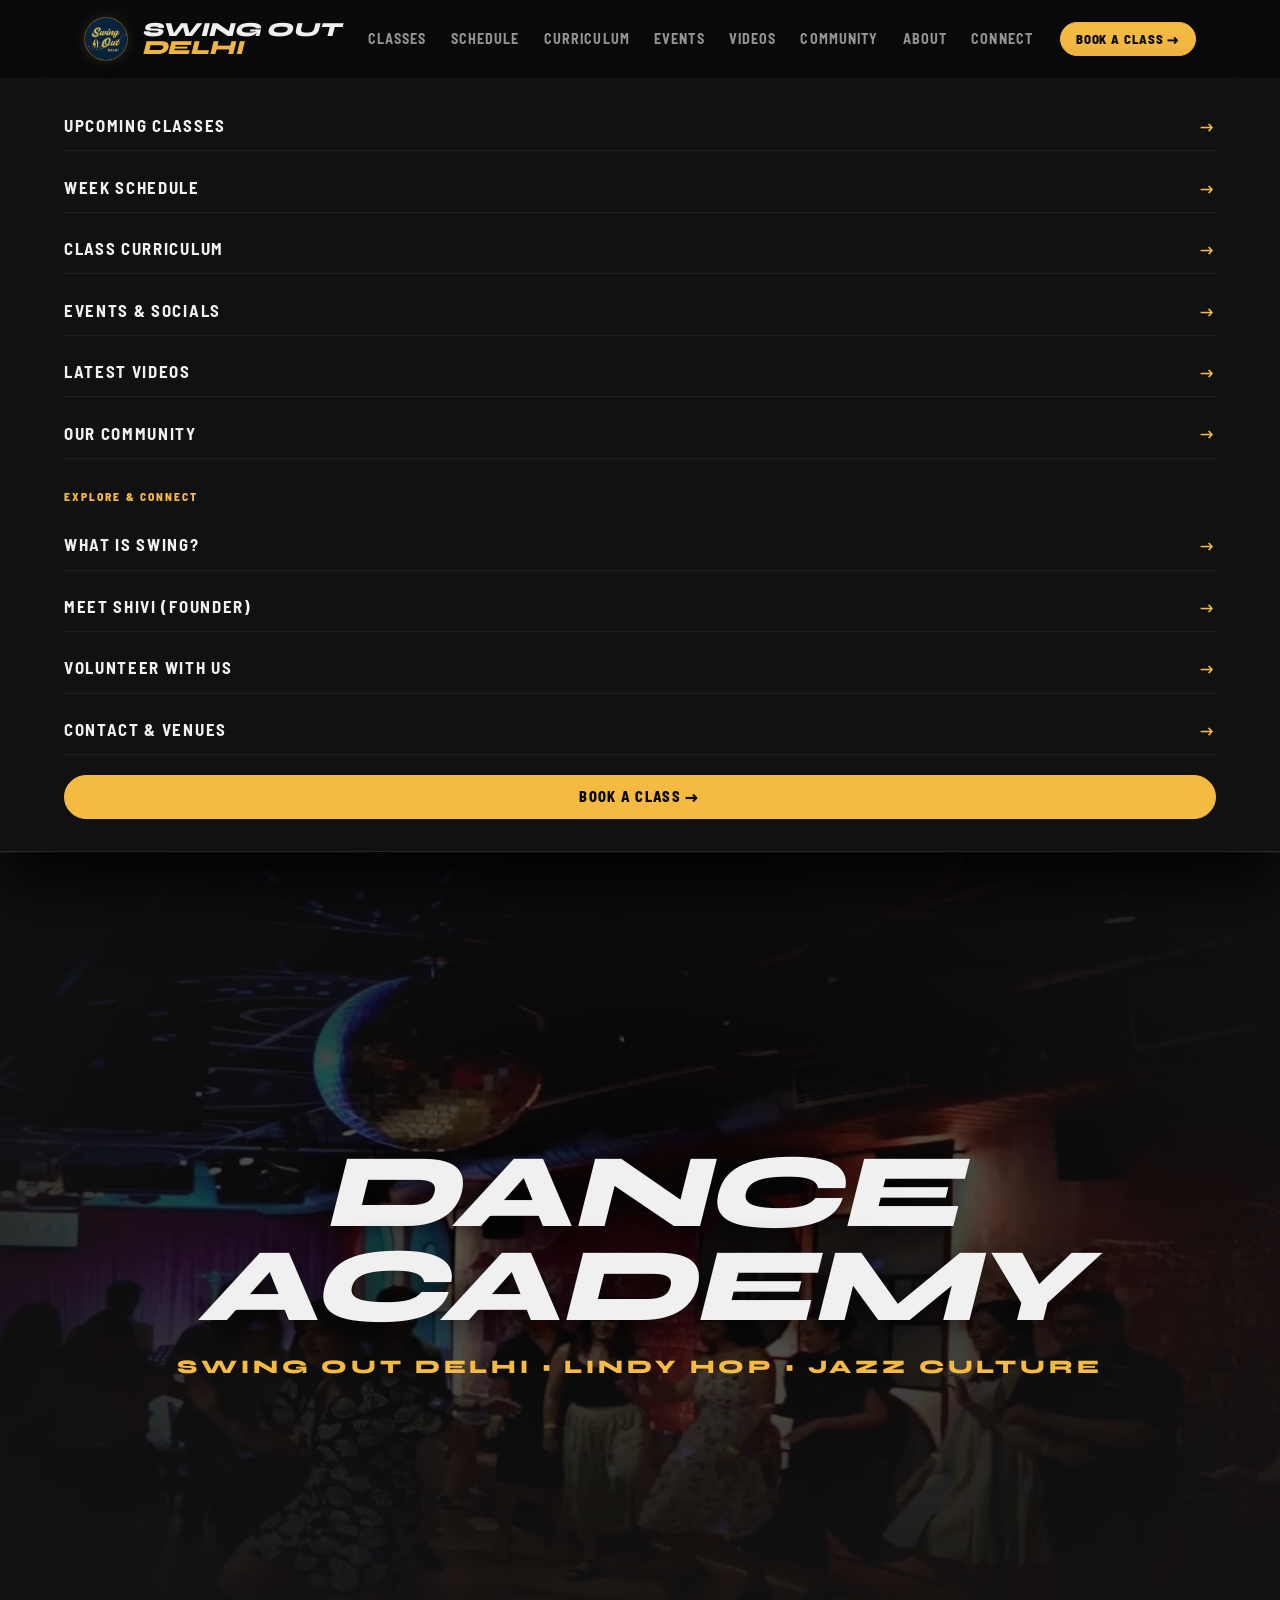
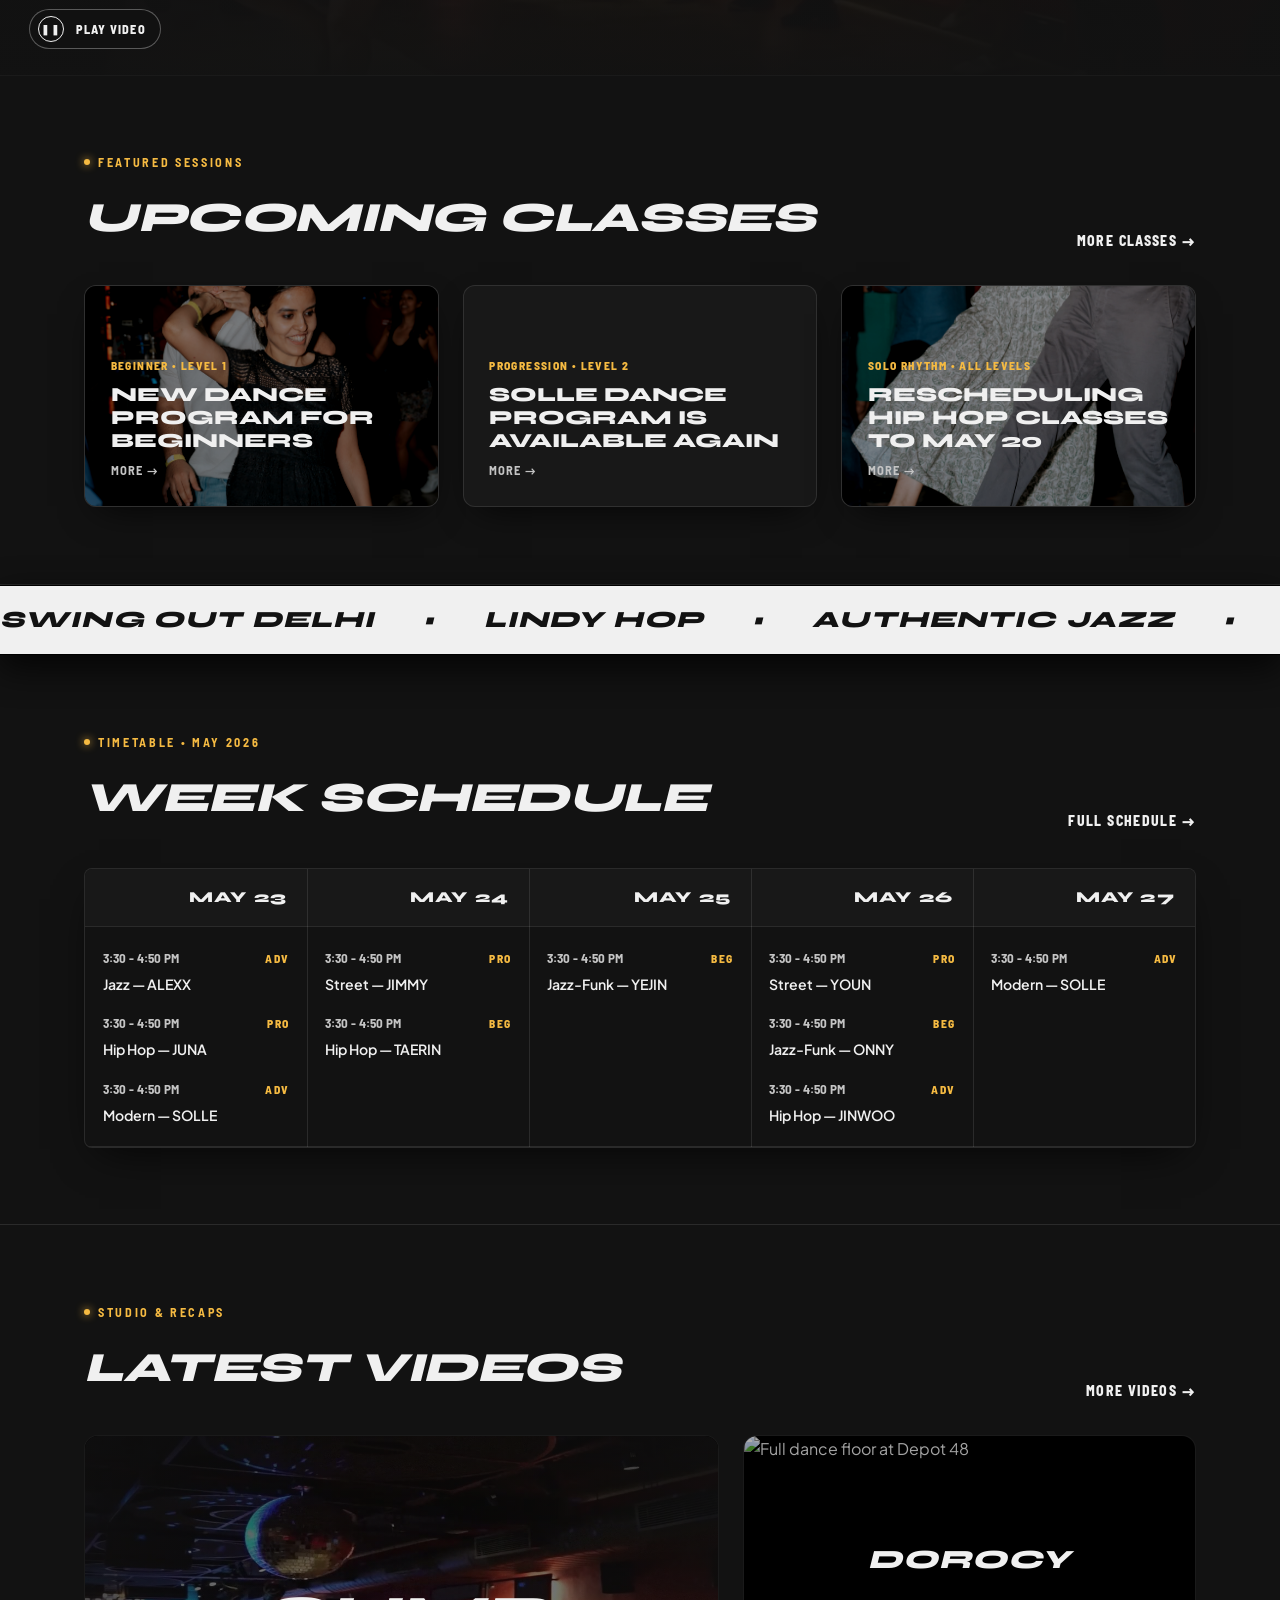
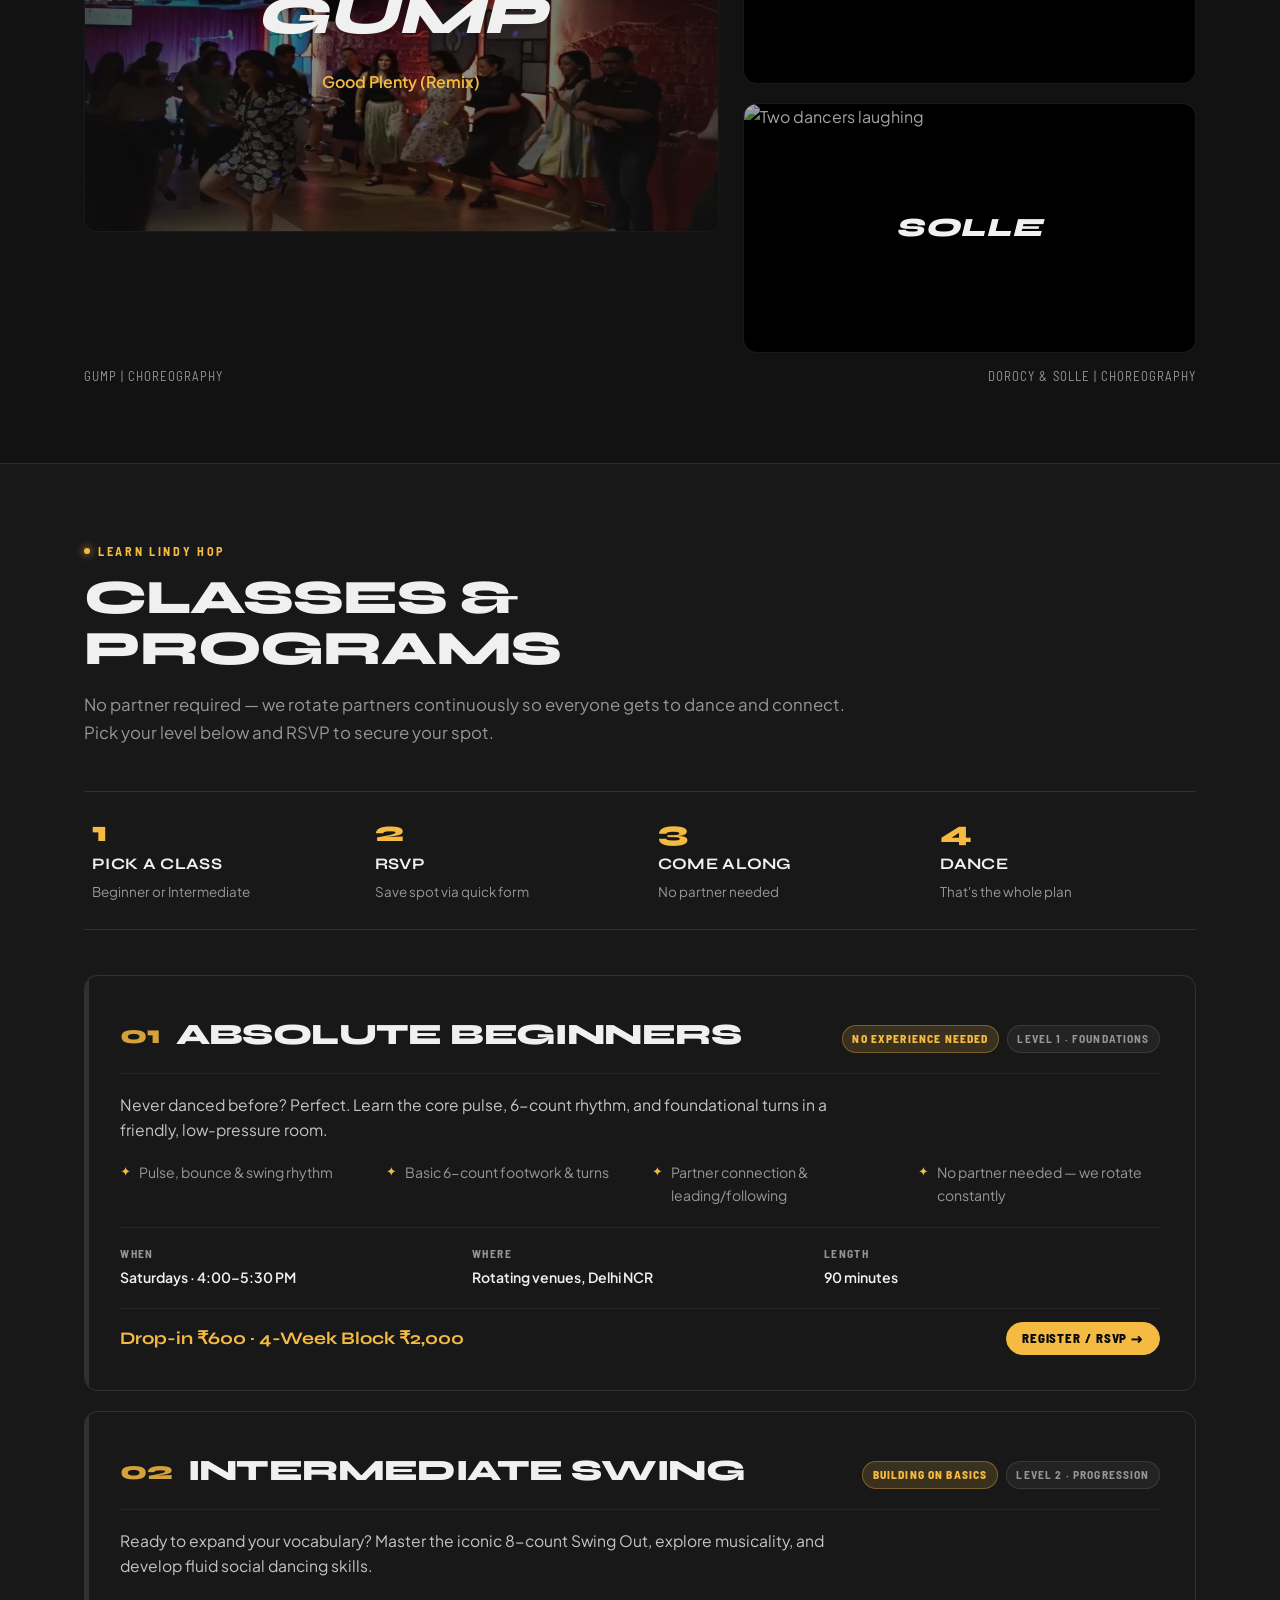
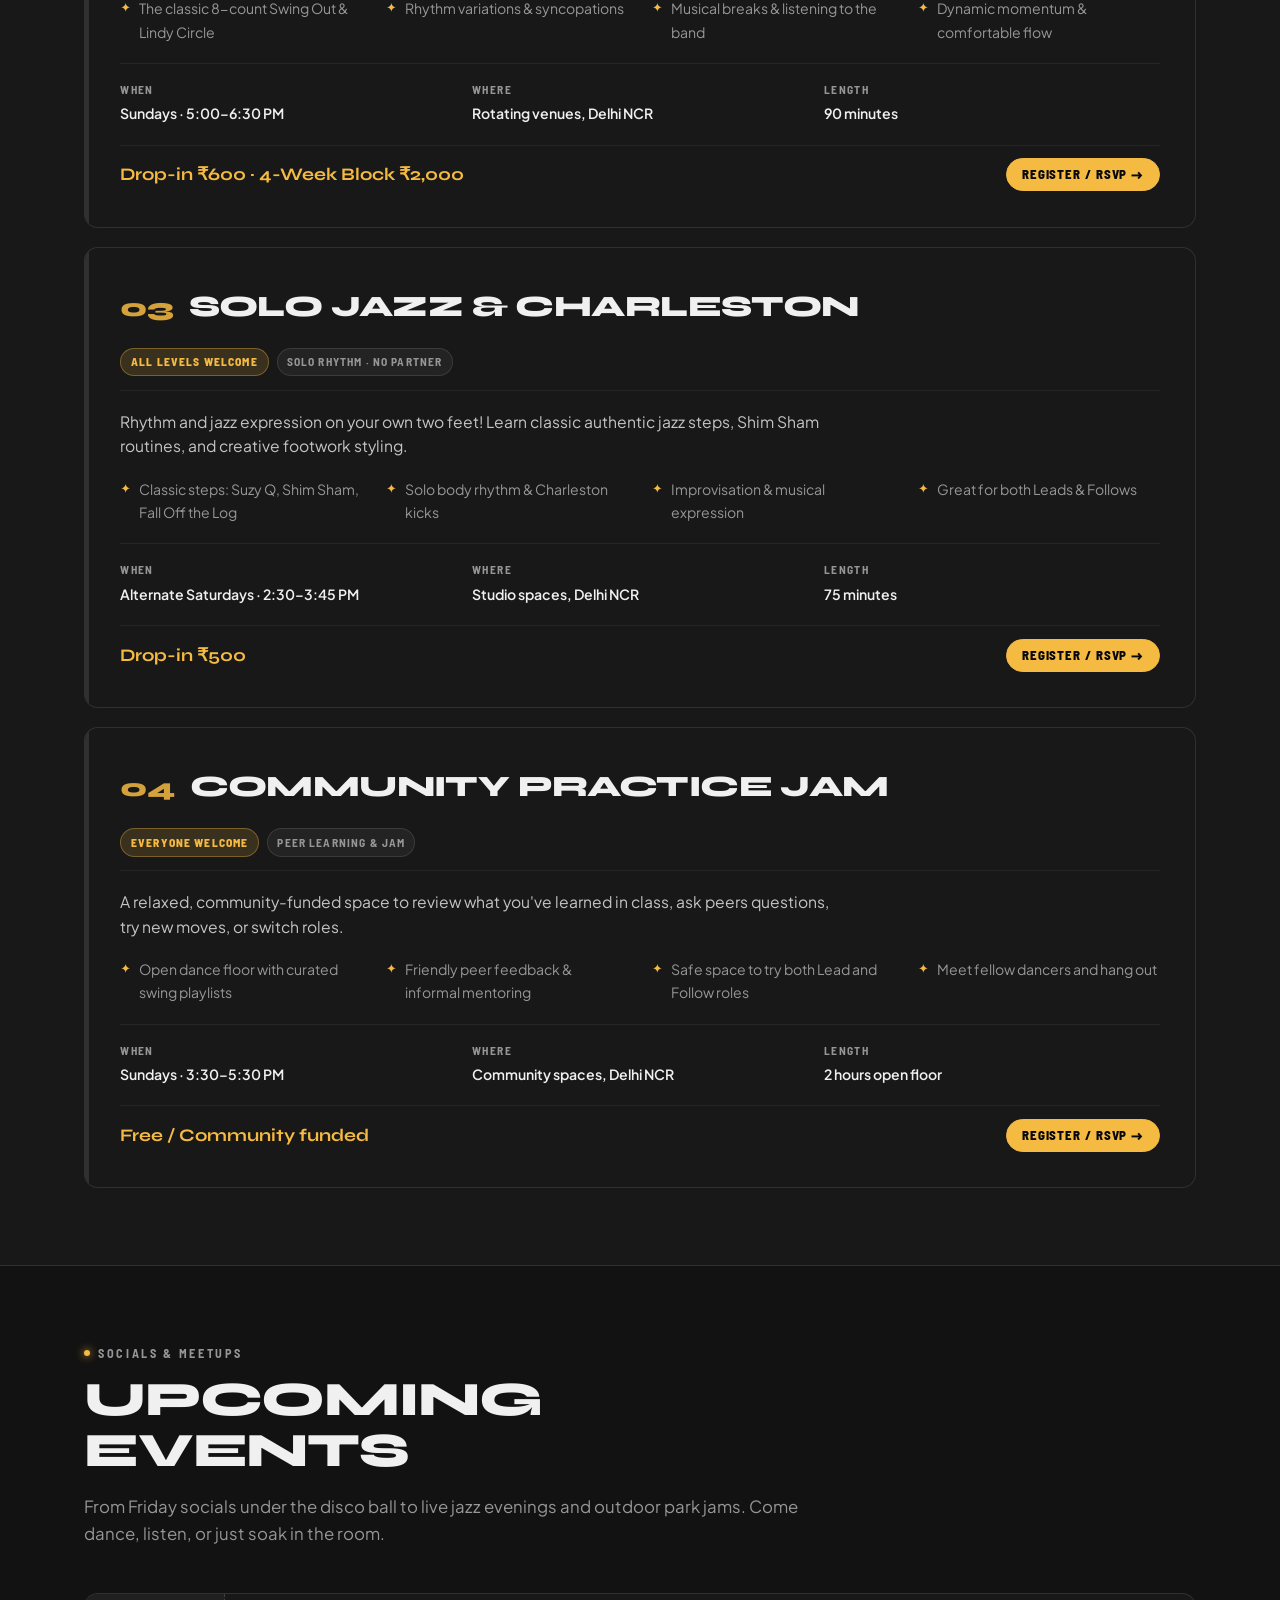
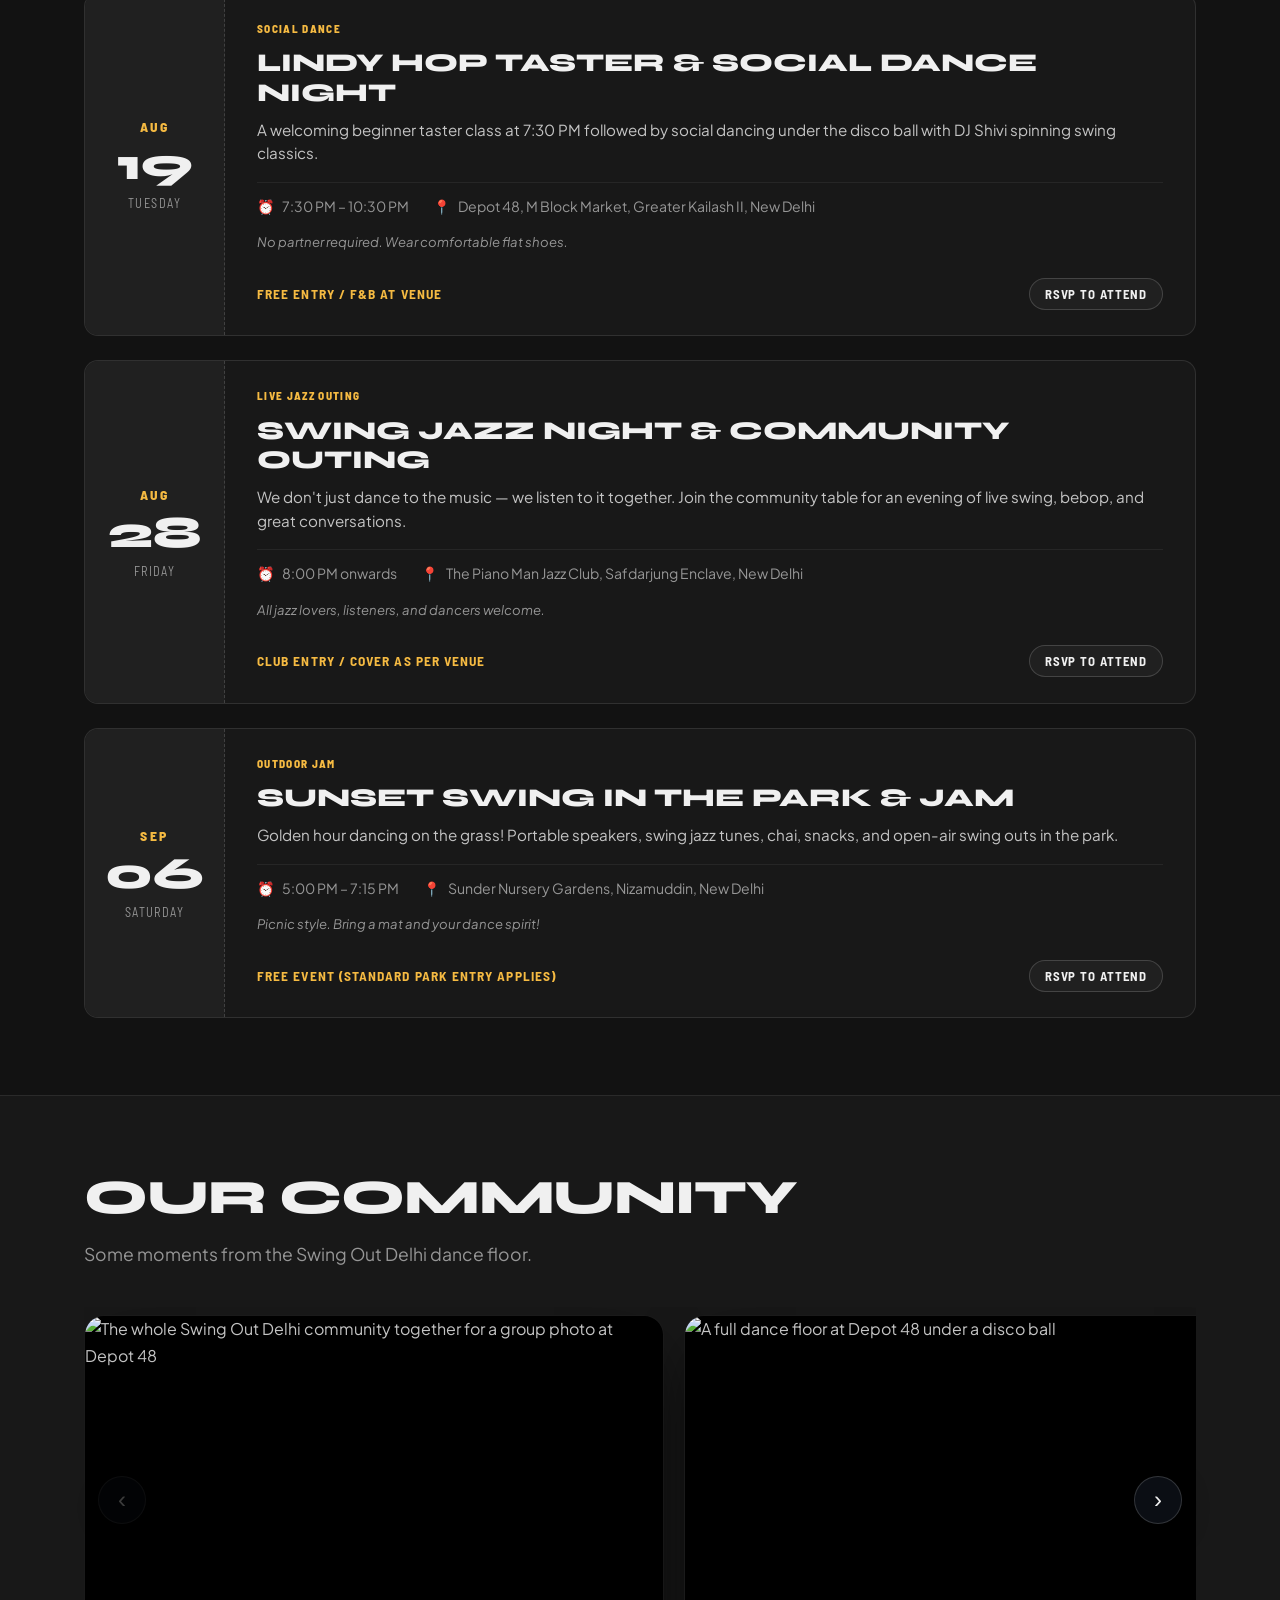
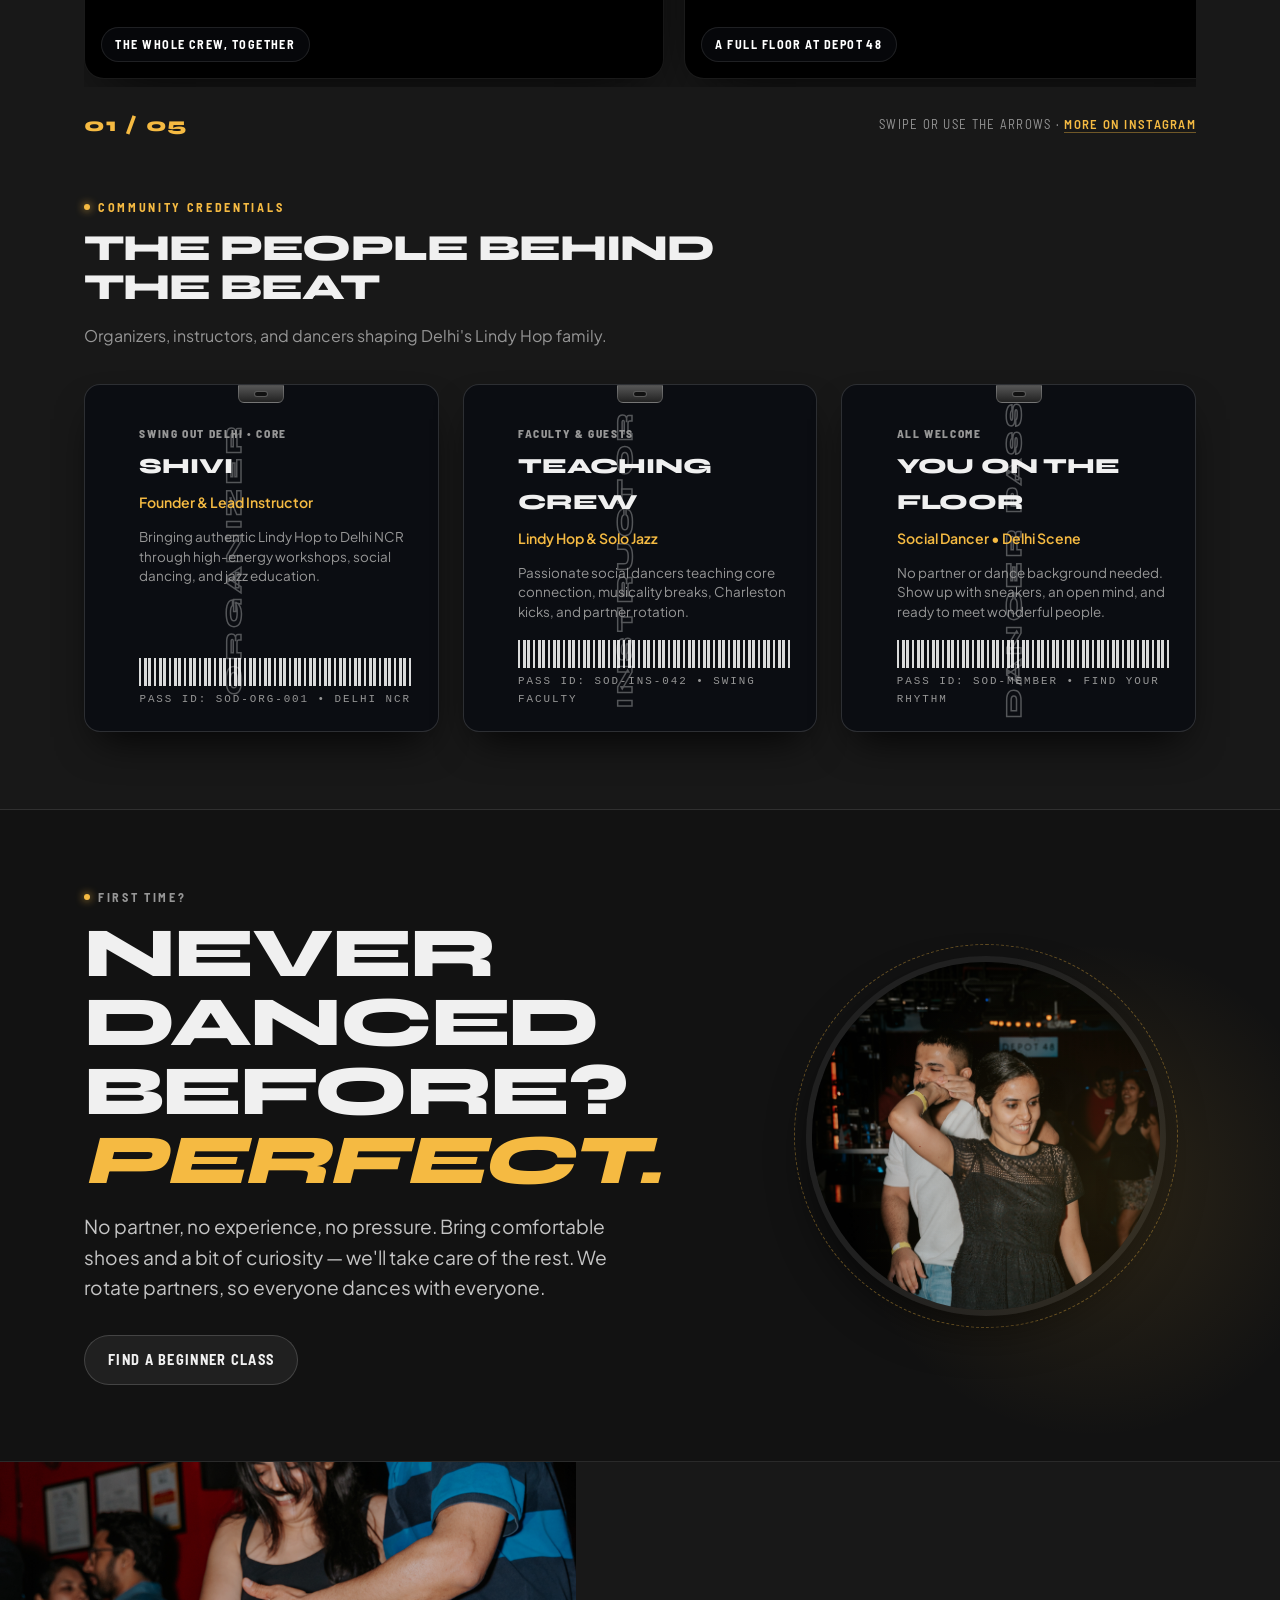
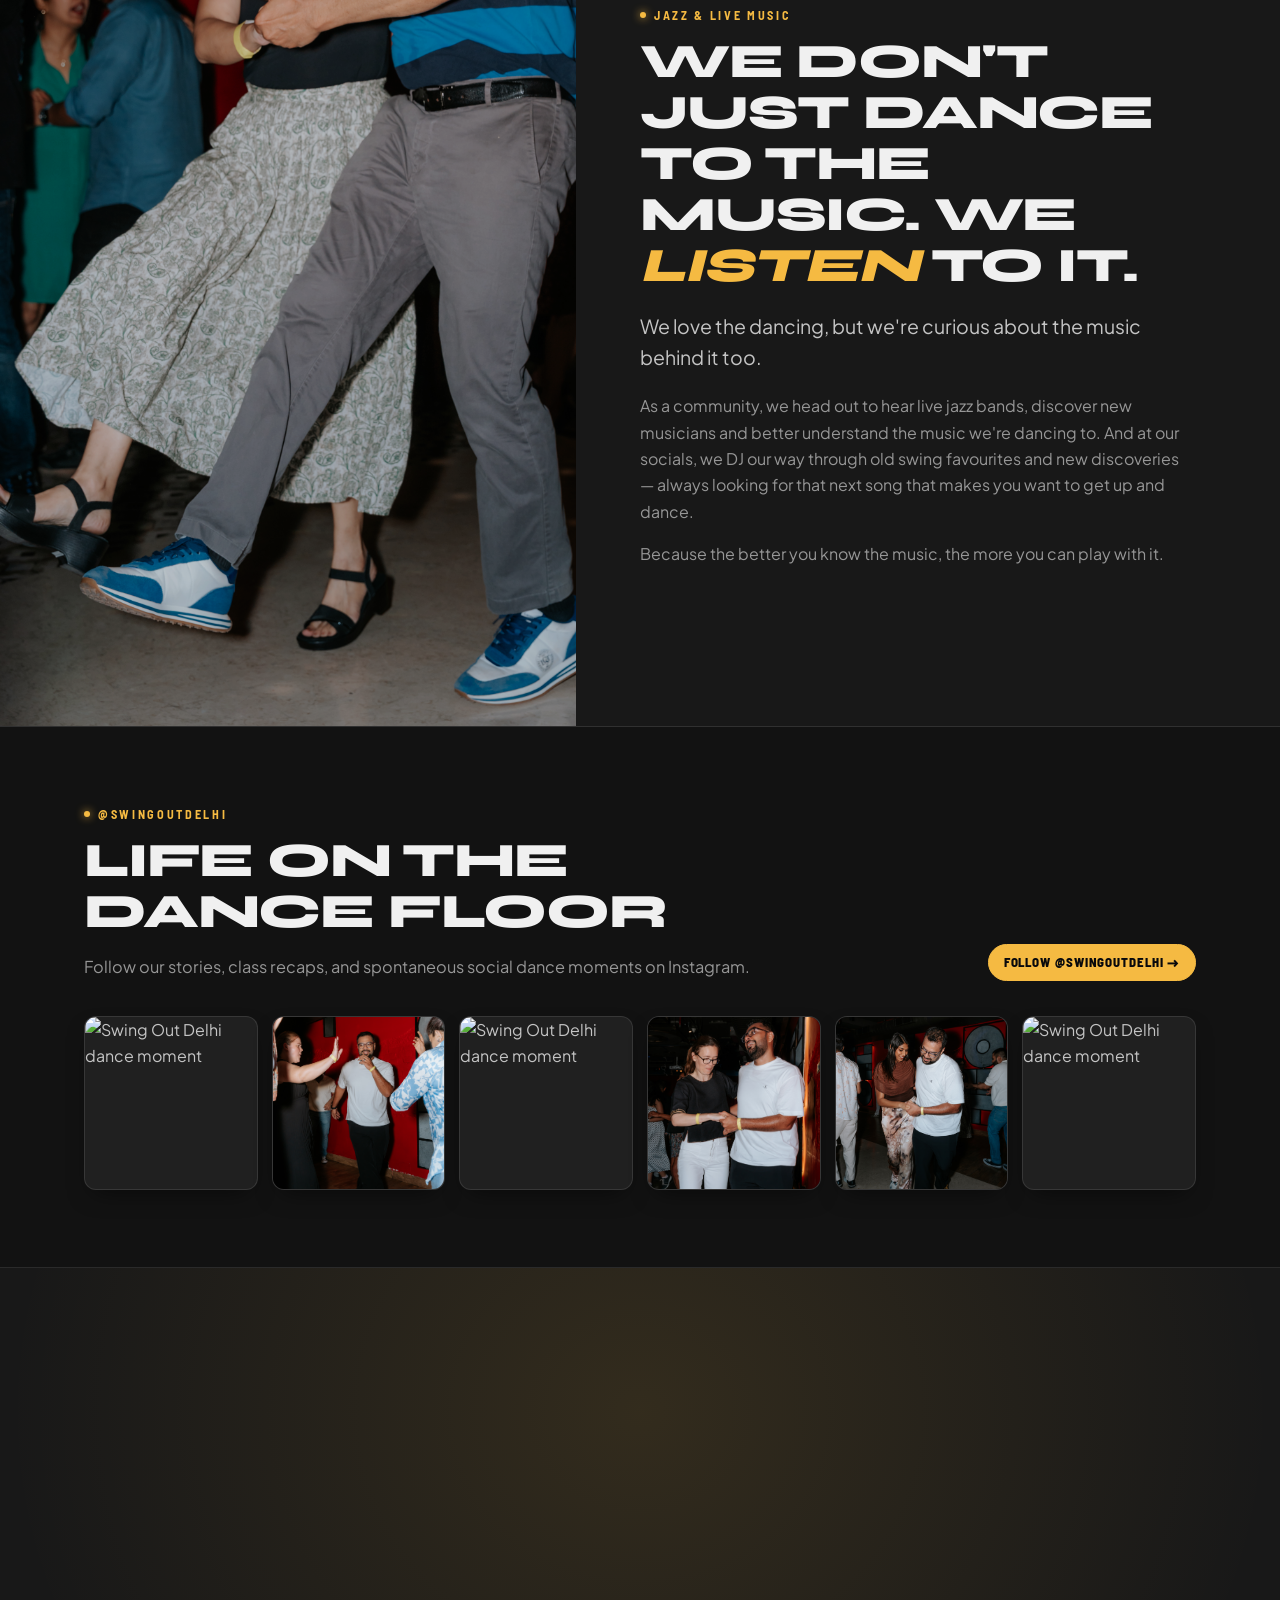
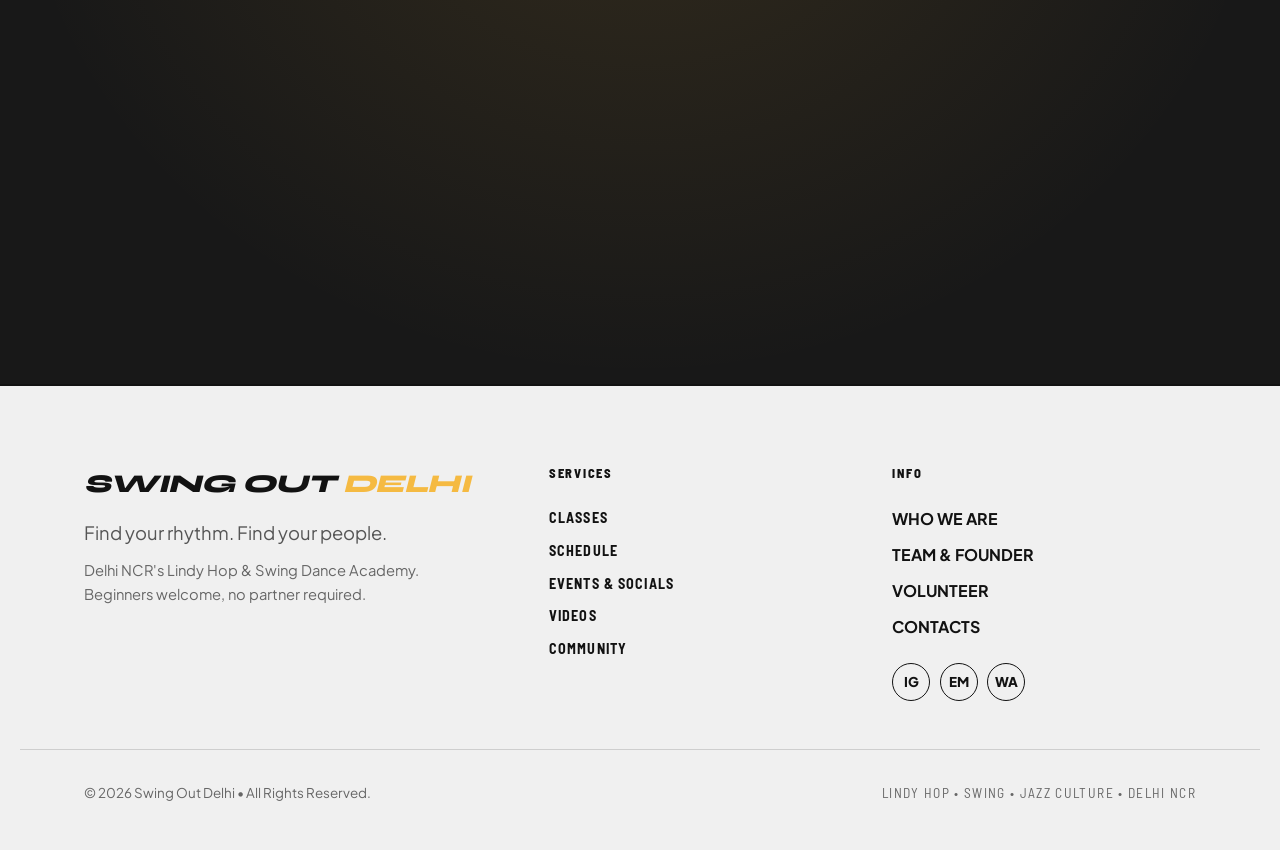
==== commit d5e83e3d: "Optimize website for mobile responsiveness, smooth touch navigation, and performance" ====
--- a/index.html
+++ b/index.html
@@ -27,7 +27,7 @@
   <header class="nav" id="nav">
     <div class="wrap nav__inner">
       <a class="brand" href="#top" aria-label="Swing Out Delhi home">
-        <img src="assets/img/logo.png" alt="Swing Out Delhi" width="44" height="44" />
+        <img src="assets/img/logo.png" alt="Swing Out Delhi" width="44" height="44" decoding="async" />
         <span class="brand-editorial">
           SWING OUT
           <span>DELHI</span>
@@ -45,16 +45,35 @@
         <a href="connect.html">Connect</a>
       </nav>
 
-      <button type="button" class="btn btn--gold btn--sm nav__cta" data-rsvp="general">Book a Class &rarr;</button>
+      <div class="nav__actions">
+        <button type="button" class="btn btn--gold btn--sm nav__cta" data-rsvp="general">Book a Class &rarr;</button>
+        <button class="nav__toggle" id="navToggle" aria-expanded="false" aria-controls="mobileMenu" aria-label="Toggle navigation menu">
+          <span></span><span></span><span></span>
+        </button>
+      </div>
+    </div>
+    <div class="mobile-menu" id="mobileMenu" hidden>
+      <a href="#upcoming-classes">Upcoming Classes <span>&rarr;</span></a>
+      <a href="#week-schedule">Week Schedule <span>&rarr;</span></a>
+      <a href="#whats-on">Class Curriculum <span>&rarr;</span></a>
+      <a href="#upcoming-events">Events &amp; Socials <span>&rarr;</span></a>
+      <a href="#latest-videos">Latest Videos <span>&rarr;</span></a>
+      <a href="#community">Our Community <span>&rarr;</span></a>
+      <p class="mobile-menu__group">Explore &amp; Connect</p>
+      <a href="what-is-swing.html">What is Swing? <span>&rarr;</span></a>
+      <a href="shivi.html">Meet Shivi (Founder) <span>&rarr;</span></a>
+      <a href="volunteer.html">Volunteer With Us <span>&rarr;</span></a>
+      <a href="connect.html">Contact &amp; Venues <span>&rarr;</span></a>
+      <button type="button" class="btn btn--gold" style="width: 100%; margin-top: 0.5rem; justify-content: center;" data-rsvp="general">Book a Class &rarr;</button>
     </div>
   </header>
 
   <!-- 1 · Hero Video Banner (Full Length, Edge-to-Edge, No Padding, No Margin) -->
   <section class="hero-banner" id="top">
     <div class="hero-banner__media">
-      <video id="heroVideo" autoplay muted loop playsinline poster="assets/img/video-poster.jpg" preload="auto">
+      <video id="heroVideo" autoplay muted loop playsinline webkit-playsinline poster="assets/img/video-poster.jpg" preload="metadata">
         <source src="assets/video/dance-hero.mp4" type="video/mp4" />
-        <img src="assets/img/video-poster.jpg" alt="Swing Out Delhi dancers moving together at Depot 48" />
+        <img src="assets/img/video-poster.jpg" alt="Swing Out Delhi dancers moving together at Depot 48" decoding="async" />
       </video>
       <div class="hero-banner__overlay"></div>
 
@@ -88,7 +107,7 @@
       <div class="class-cards-grid">
         <!-- Card 1 -->
         <a class="class-preview-card" href="#whats-on" data-rsvp="class" data-rsvp-name="Absolute Beginners">
-          <img src="assets/img/smile-dance.jpg" alt="Beginners dance class" loading="lazy" />
+          <img src="assets/img/smile-dance.jpg" alt="Beginners dance class" loading="lazy" decoding="async" />
           <div class="class-preview-card__content">
             <span class="class-preview-card__level">Beginner &bull; Level 1</span>
             <h3 class="class-preview-card__title">New Dance Program For Beginners</h3>
@@ -98,7 +117,7 @@
 
         <!-- Card 2 -->
         <a class="class-preview-card" href="#whats-on" data-rsvp="class" data-rsvp-name="Intermediate Swing">
-          <img src="assets/img/two-spin.jpg" alt="Intermediate swing dancers" loading="lazy" />
+          <img src="assets/img/two-spin.jpg" alt="Intermediate swing dancers" loading="lazy" decoding="async" />
           <div class="class-preview-card__content">
             <span class="class-preview-card__level">Progression &bull; Level 2</span>
             <h3 class="class-preview-card__title">Solle Dance Program Is Available Again</h3>
@@ -108,7 +127,7 @@
 
         <!-- Card 3 -->
         <a class="class-preview-card" href="#whats-on" data-rsvp="class" data-rsvp-name="Solo Jazz & Charleston">
-          <img src="assets/img/feet-move.jpg" alt="Solo jazz footwork" loading="lazy" />
+          <img src="assets/img/feet-move.jpg" alt="Solo jazz footwork" loading="lazy" decoding="async" />
           <div class="class-preview-card__content">
             <span class="class-preview-card__level">Solo Rhythm &bull; All Levels</span>
             <h3 class="class-preview-card__title">Rescheduling Hip Hop Classes To May 20</h3>
@@ -156,6 +175,8 @@
           </div>
           <a class="link-arrow" href="#whats-on">Full schedule &rarr;</a>
         </div>
+
+        <p class="schedule-scroll-hint" aria-hidden="true">&larr; Swipe sideways to view full week &rarr;</p>
 
         <div class="schedule-table-wrap">
           <table class="schedule-table">
@@ -280,9 +301,9 @@
         <div class="video-showcase">
           <!-- Large Left Tile -->
           <div class="video-featured">
-            <video autoplay muted loop playsinline poster="assets/img/video-poster.jpg">
+            <video autoplay muted loop playsinline webkit-playsinline poster="assets/img/video-poster.jpg" preload="metadata">
               <source src="assets/video/dance-hero.mp4" type="video/mp4" />
-              <img src="assets/img/video-poster.jpg" alt="Depot 48 Friday Social" />
+              <img src="assets/img/video-poster.jpg" alt="Depot 48 Friday Social" decoding="async" />
             </video>
             <div class="video-featured__overlay">
               <h3 class="video-featured__title">GUMP</h3>
@@ -293,11 +314,11 @@
           <!-- Stacked Right Tiles -->
           <div class="video-stacked">
             <a class="video-stacked__item" href="https://www.instagram.com/swingoutdelhi/" target="_blank" rel="noopener">
-              <img src="assets/img/floor-wide.jpg" alt="Full dance floor at Depot 48" loading="lazy" />
+              <img src="assets/img/floor-wide.jpg" alt="Full dance floor at Depot 48" loading="lazy" decoding="async" />
               <span class="video-stacked__label">DOROCY</span>
             </a>
             <a class="video-stacked__item" href="https://www.instagram.com/swingoutdelhi/" target="_blank" rel="noopener">
-              <img src="assets/img/two-laugh.jpg" alt="Two dancers laughing" loading="lazy" />
+              <img src="assets/img/two-laugh.jpg" alt="Two dancers laughing" loading="lazy" decoding="async" />
               <span class="video-stacked__label">SOLLE</span>
             </a>
           </div>
@@ -358,11 +379,11 @@
         <!-- Photo carousel -->
         <div class="carousel" role="group" aria-roledescription="carousel" aria-label="Photos from Swing Out Delhi socials">
           <ul class="carousel__viewport" id="carouselViewport">
-            <li class="carousel__slide"><figure><img src="assets/img/g-07468.jpg" alt="The whole Swing Out Delhi community together for a group photo at Depot 48" loading="lazy" /><figcaption>The whole crew, together</figcaption></figure></li>
-            <li class="carousel__slide"><figure><img src="assets/img/floor-wide.jpg" alt="A full dance floor at Depot 48 under a disco ball" loading="lazy" /><figcaption>A full floor at Depot 48</figcaption></figure></li>
-            <li class="carousel__slide"><figure><img src="assets/img/two-laugh.jpg" alt="Two friends laughing while dancing together" loading="lazy" /><figcaption>Dancing with friends</figcaption></figure></li>
-            <li class="carousel__slide"><figure><img src="assets/img/two-spin.jpg" alt="Two dancers spinning, hands linked overhead" loading="lazy" /><figcaption>Spins and swing outs</figcaption></figure></li>
-            <li class="carousel__slide"><figure><img src="assets/img/g-07485.jpg" alt="Partners dancing and smiling on the floor" loading="lazy" /><figcaption>On the floor</figcaption></figure></li>
+            <li class="carousel__slide"><figure><img src="assets/img/g-07468.jpg" alt="The whole Swing Out Delhi community together for a group photo at Depot 48" loading="lazy" decoding="async" /><figcaption>The whole crew, together</figcaption></figure></li>
+            <li class="carousel__slide"><figure><img src="assets/img/floor-wide.jpg" alt="A full dance floor at Depot 48 under a disco ball" loading="lazy" decoding="async" /><figcaption>A full floor at Depot 48</figcaption></figure></li>
+            <li class="carousel__slide"><figure><img src="assets/img/two-laugh.jpg" alt="Two friends laughing while dancing together" loading="lazy" decoding="async" /><figcaption>Dancing with friends</figcaption></figure></li>
+            <li class="carousel__slide"><figure><img src="assets/img/two-spin.jpg" alt="Two dancers spinning, hands linked overhead" loading="lazy" decoding="async" /><figcaption>Spins and swing outs</figcaption></figure></li>
+            <li class="carousel__slide"><figure><img src="assets/img/g-07485.jpg" alt="Partners dancing and smiling on the floor" loading="lazy" decoding="async" /><figcaption>On the floor</figcaption></figure></li>
           </ul>
 
           <button class="carousel__btn carousel__btn--prev" id="carPrev" type="button" aria-label="Previous photo">&#8249;</button>
@@ -448,7 +469,7 @@
           <a class="btn btn--navy" href="#whats-on">Find a beginner class</a>
         </div>
         <div class="beginner__circle reveal">
-          <img src="assets/img/smile-dance.jpg" alt="A dancer smiling mid-turn on the floor at Depot 48" loading="lazy" />
+          <img src="assets/img/smile-dance.jpg" alt="A dancer smiling mid-turn on the floor at Depot 48" loading="lazy" decoding="async" />
         </div>
       </div>
     </section>
@@ -456,7 +477,7 @@
     <!-- 5 · JAZZ & LIVE MUSIC -->
     <section class="jazz" id="jazz">
       <div class="jazz__media reveal">
-        <img src="assets/img/feet-move.jpg" alt="Close-up of dancers' feet and a swishing skirt mid-step" loading="lazy" />
+        <img src="assets/img/feet-move.jpg" alt="Close-up of dancers' feet and a swishing skirt mid-step" loading="lazy" decoding="async" />
       </div>
       <div class="jazz__text reveal">
         <p class="kicker kicker--gold">Jazz &amp; live music</p>
--- a/styles.css
+++ b/styles.css
@@ -81,6 +81,10 @@
 img { display: block; max-width: 100%; }
 a { color: inherit; }
 
+[id] {
+  scroll-margin-top: clamp(68px, 12vw, 86px);
+}
+
 .wrap {
   width: 100%;
   max-width: var(--maxw);
@@ -473,51 +477,98 @@
   color: var(--accent-gold);
 }
 
+.nav__actions {
+  display: flex;
+  align-items: center;
+  gap: 0.75rem;
+}
+
 .nav__toggle {
   display: none;
   flex-direction: column;
   justify-content: center;
+  align-items: center;
   gap: 5px;
   width: 44px;
   height: 44px;
-  background: transparent;
+  background: rgba(255, 255, 255, 0.05);
   border: 1px solid var(--border);
   border-radius: 8px;
   cursor: pointer;
   padding: 10px;
+  transition: all 0.2s ease;
+  -webkit-tap-highlight-color: transparent;
+}
+.nav__toggle:hover {
+  background: rgba(255, 255, 255, 0.1);
+  border-color: var(--accent-gold);
 }
 .nav__toggle span {
   display: block;
+  width: 20px;
   height: 2px;
   background: var(--text-pure);
-  transition: all 0.2s ease;
+  border-radius: 2px;
+  transition: transform 0.25s cubic-bezier(0.16, 1, 0.3, 1), opacity 0.2s ease;
+}
+.nav__toggle[aria-expanded="true"] span:nth-child(1) {
+  transform: translateY(7px) rotate(45deg);
+}
+.nav__toggle[aria-expanded="true"] span:nth-child(2) {
+  opacity: 0;
+  transform: scaleX(0);
+}
+.nav__toggle[aria-expanded="true"] span:nth-child(3) {
+  transform: translateY(-7px) rotate(-45deg);
 }
 
 .mobile-menu {
-  background: var(--bg-surface);
+  background: rgba(18, 18, 18, 0.98);
+  backdrop-filter: blur(24px);
+  -webkit-backdrop-filter: blur(24px);
   border-bottom: 1px solid var(--border);
   padding: 1.5rem var(--pad) 2rem;
   display: grid;
   gap: 0.75rem;
+  box-shadow: 0 30px 60px rgba(0, 0, 0, 0.9);
+  animation: mobileMenuSlide 0.25s cubic-bezier(0.16, 1, 0.3, 1) forwards;
+}
+@keyframes mobileMenuSlide {
+  from { opacity: 0; transform: translateY(-8px); }
+  to { opacity: 1; transform: translateY(0); }
 }
 .mobile-menu a {
   text-decoration: none;
-  color: var(--text-main);
-  font-family: var(--f-cond);
-  text-transform: uppercase;
-  letter-spacing: 0.08em;
+  color: var(--text-pure);
+  font-family: var(--f-cond);
+  text-transform: uppercase;
+  letter-spacing: 0.1em;
   font-weight: 700;
   font-size: 1.05rem;
-  padding: 0.4rem 0;
-}
-.mobile-menu a:hover { color: var(--accent-gold); }
+  padding: 0.65rem 0;
+  border-bottom: 1px solid rgba(255, 255, 255, 0.06);
+  display: flex;
+  justify-content: space-between;
+  align-items: center;
+  transition: color 0.18s ease;
+  min-height: 44px;
+}
+.mobile-menu a:hover,
+.mobile-menu a:focus {
+  color: var(--accent-gold);
+}
+.mobile-menu a span {
+  color: var(--accent-gold);
+  font-size: 1rem;
+}
 .mobile-menu__group {
   font-size: 0.72rem;
-  letter-spacing: 0.16em;
-  text-transform: uppercase;
-  color: var(--text-muted);
-  margin: 0.8rem 0 0.2rem;
-  font-weight: 700;
+  letter-spacing: 0.18em;
+  text-transform: uppercase;
+  color: var(--accent-gold);
+  margin: 1rem 0 0.2rem;
+  font-weight: 800;
+  font-family: var(--f-cond);
 }
 
 /* =========================================================
@@ -2248,7 +2299,7 @@
 @media (max-width: 980px) {
   .nav__links { display: none; }
   .nav__cta { display: inline-flex; }
-  .nav__toggle { display: none; }
+  .nav__toggle { display: flex; }
   .nav__inner { height: 72px; justify-content: space-between; }
   .brand img { width: 40px; height: 40px; }
   .brand__text { font-size: 1.15rem; }
@@ -2939,14 +2990,184 @@
   letter-spacing: 0.08em;
 }
 
-@media (max-width: 900px) {
+/* =========================================================
+   Mobile Optimization & Responsive Layout Enhancements
+   ========================================================= */
+
+.schedule-scroll-hint {
+  display: none;
+  align-items: center;
+  gap: 0.4rem;
+  font-family: var(--f-cond);
+  font-size: 0.78rem;
+  color: var(--accent-gold);
+  text-transform: uppercase;
+  letter-spacing: 0.08em;
+  margin: 0.6rem 0 0;
+}
+
+@supports (height: 100svh) {
+  .hero-banner__media {
+    height: calc(100svh - 78px);
+  }
+}
+
+@media (max-width: 980px) {
+  .nav__links { display: none; }
+  .nav__cta { display: inline-flex; }
+  .nav__toggle { display: flex; }
+  .nav__inner { height: 72px; justify-content: space-between; }
+}
+
+@media (max-width: 860px) {
   .hero-banner__media {
     height: calc(100vh - 72px);
     min-height: 480px;
     border-radius: 0;
   }
+  @supports (height: 100svh) {
+    .hero-banner__media {
+      height: calc(100svh - 72px);
+    }
+  }
   .video-credits {
     flex-direction: column;
     gap: 0.3rem;
   }
-}
+  .schedule-scroll-hint {
+    display: flex;
+  }
+  .schedule-table-wrap {
+    margin-top: 1.4rem;
+    scrollbar-width: thin;
+    scrollbar-color: var(--accent-gold) #181818;
+  }
+  .passes-grid {
+    grid-template-columns: 1fr;
+    gap: 1.25rem;
+  }
+  .lanyard-card {
+    min-height: 250px;
+    padding: 2.2rem 1.4rem 1.4rem 2.8rem;
+  }
+  .features-grid {
+    grid-template-columns: 1fr;
+  }
+}
+
+@media (min-width: 580px) and (max-width: 860px) {
+  .passes-grid {
+    grid-template-columns: 1fr 1fr;
+  }
+}
+
+@media (max-width: 640px) {
+  .nav__inner {
+    height: 64px;
+  }
+  .brand img {
+    width: 38px;
+    height: 38px;
+  }
+  .brand-editorial {
+    font-size: 1.08rem;
+  }
+  .nav__cta {
+    padding: 0.42rem 0.85rem;
+    font-size: 0.74rem;
+  }
+  .hero-banner__media {
+    height: calc(100vh - 64px);
+    min-height: 440px;
+  }
+  @supports (height: 100svh) {
+    .hero-banner__media {
+      height: calc(100svh - 64px);
+    }
+  }
+  .hero-banner__center {
+    padding: 1rem;
+  }
+  .hero-center-title {
+    font-size: clamp(2.2rem, 9.2vw, 3.8rem);
+    line-height: 0.94;
+  }
+  .hero-center-sub {
+    font-size: 0.75rem;
+    letter-spacing: 0.12em;
+    margin-top: 0.75rem;
+  }
+  .hero-play-btn {
+    bottom: 1rem;
+    left: 1rem;
+    padding: 0.38em 0.85em 0.38em 0.55em;
+    font-size: 0.72rem;
+  }
+  .section-upcoming-classes,
+  .schedule-section,
+  .video-section-wrap {
+    padding-block: clamp(2.8rem, 8vw, 4rem);
+  }
+  .section-head-flex,
+  .schedule-head-flex {
+    flex-direction: column;
+    align-items: flex-start;
+    gap: 0.75rem;
+    margin-bottom: 1.4rem;
+  }
+  .video-featured {
+    min-height: 240px;
+    aspect-ratio: 16 / 10;
+  }
+  .carousel__viewport {
+    grid-auto-columns: min(340px, 86vw);
+    gap: 12px;
+  }
+  .carousel__btn {
+    width: 38px;
+    height: 38px;
+    font-size: 1.1rem;
+  }
+  .modal {
+    padding: 1.5rem 1.15rem;
+    max-height: 92vh;
+  }
+  .modal__close {
+    top: 0.85rem;
+    right: 0.85rem;
+  }
+  .form-control,
+  select.form-control,
+  input.form-control {
+    font-size: 16px !important;
+    min-height: 44px;
+  }
+  .role-option label {
+    min-height: 44px;
+    display: flex;
+    align-items: center;
+    justify-content: center;
+  }
+  .form-submit {
+    min-height: 48px;
+  }
+  .footer-clean {
+    padding: 3rem 0 2rem;
+  }
+}
+
+@media (max-width: 380px) {
+  .brand-editorial {
+    font-size: 0.96rem;
+  }
+  .nav__actions {
+    gap: 0.45rem;
+  }
+  .nav__cta {
+    padding: 0.38rem 0.65rem;
+    font-size: 0.7rem;
+  }
+  .hero-center-title {
+    font-size: 2.1rem;
+  }
+}
